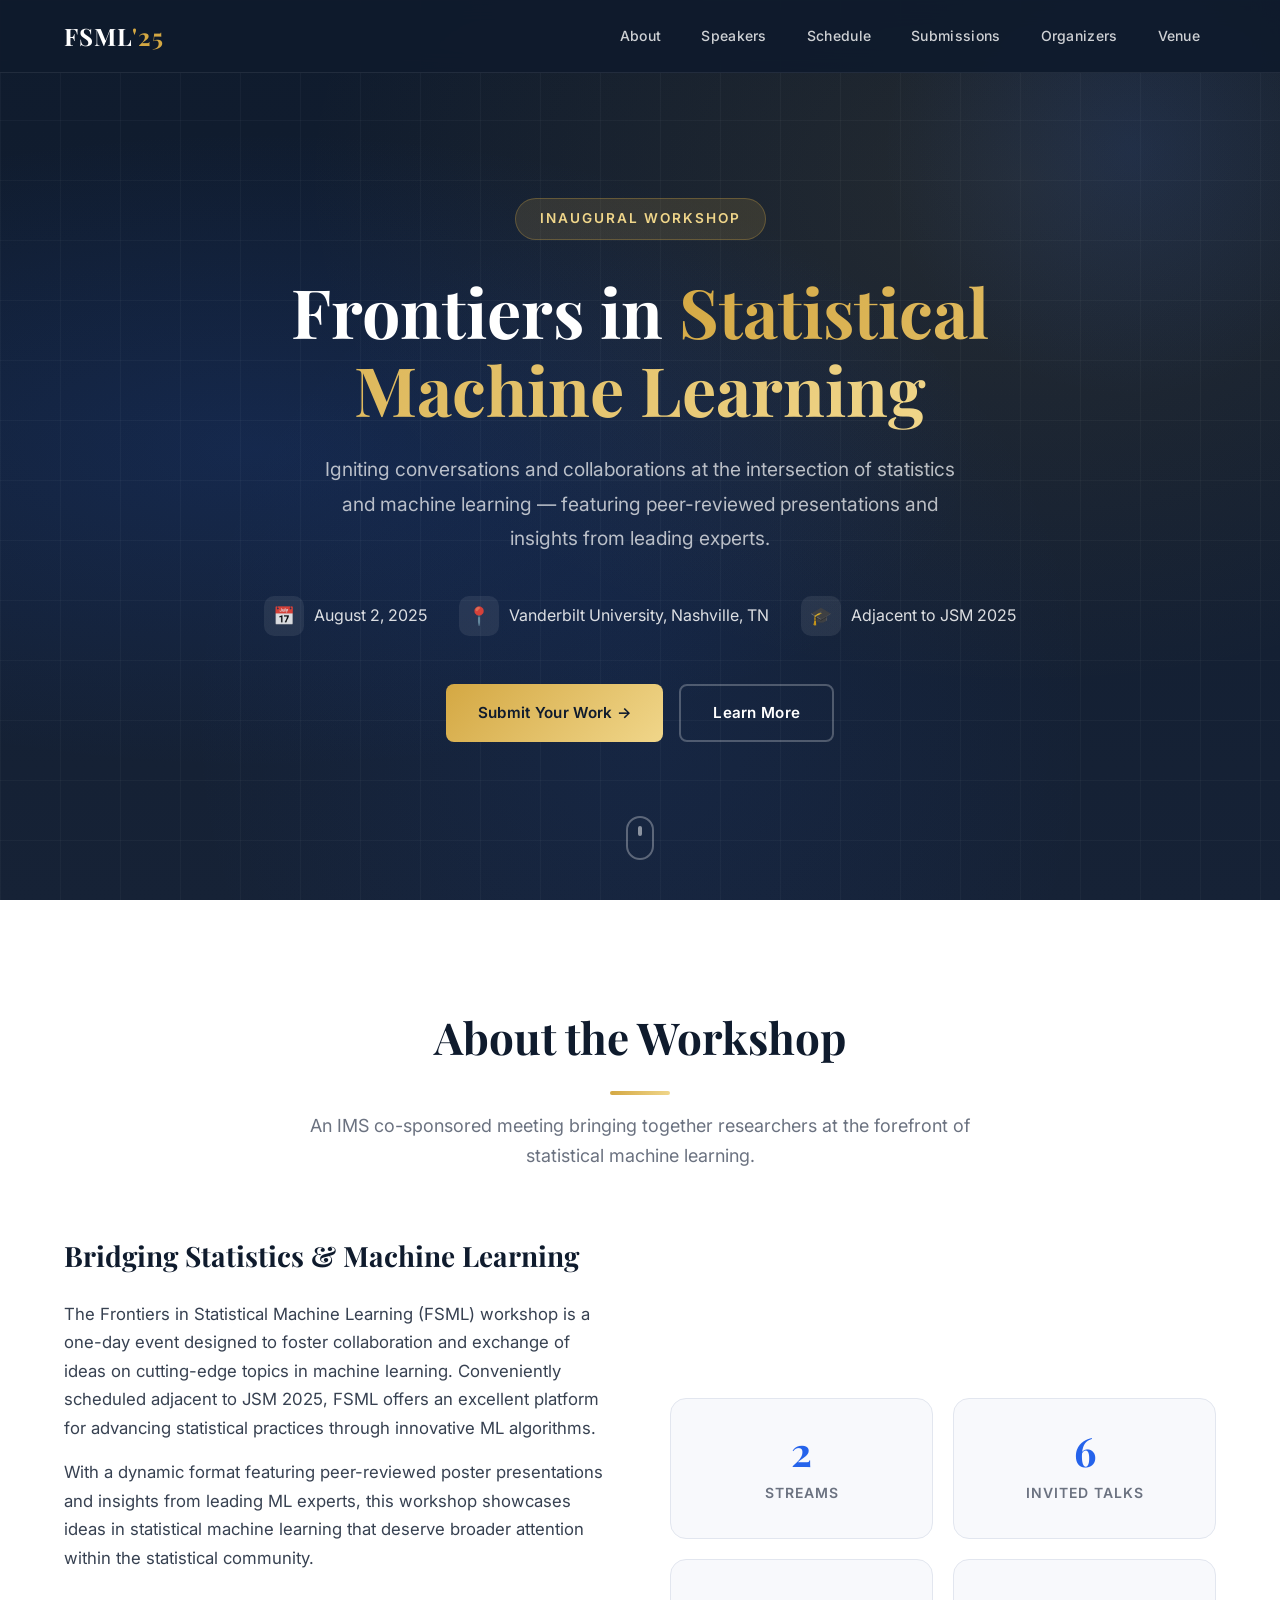
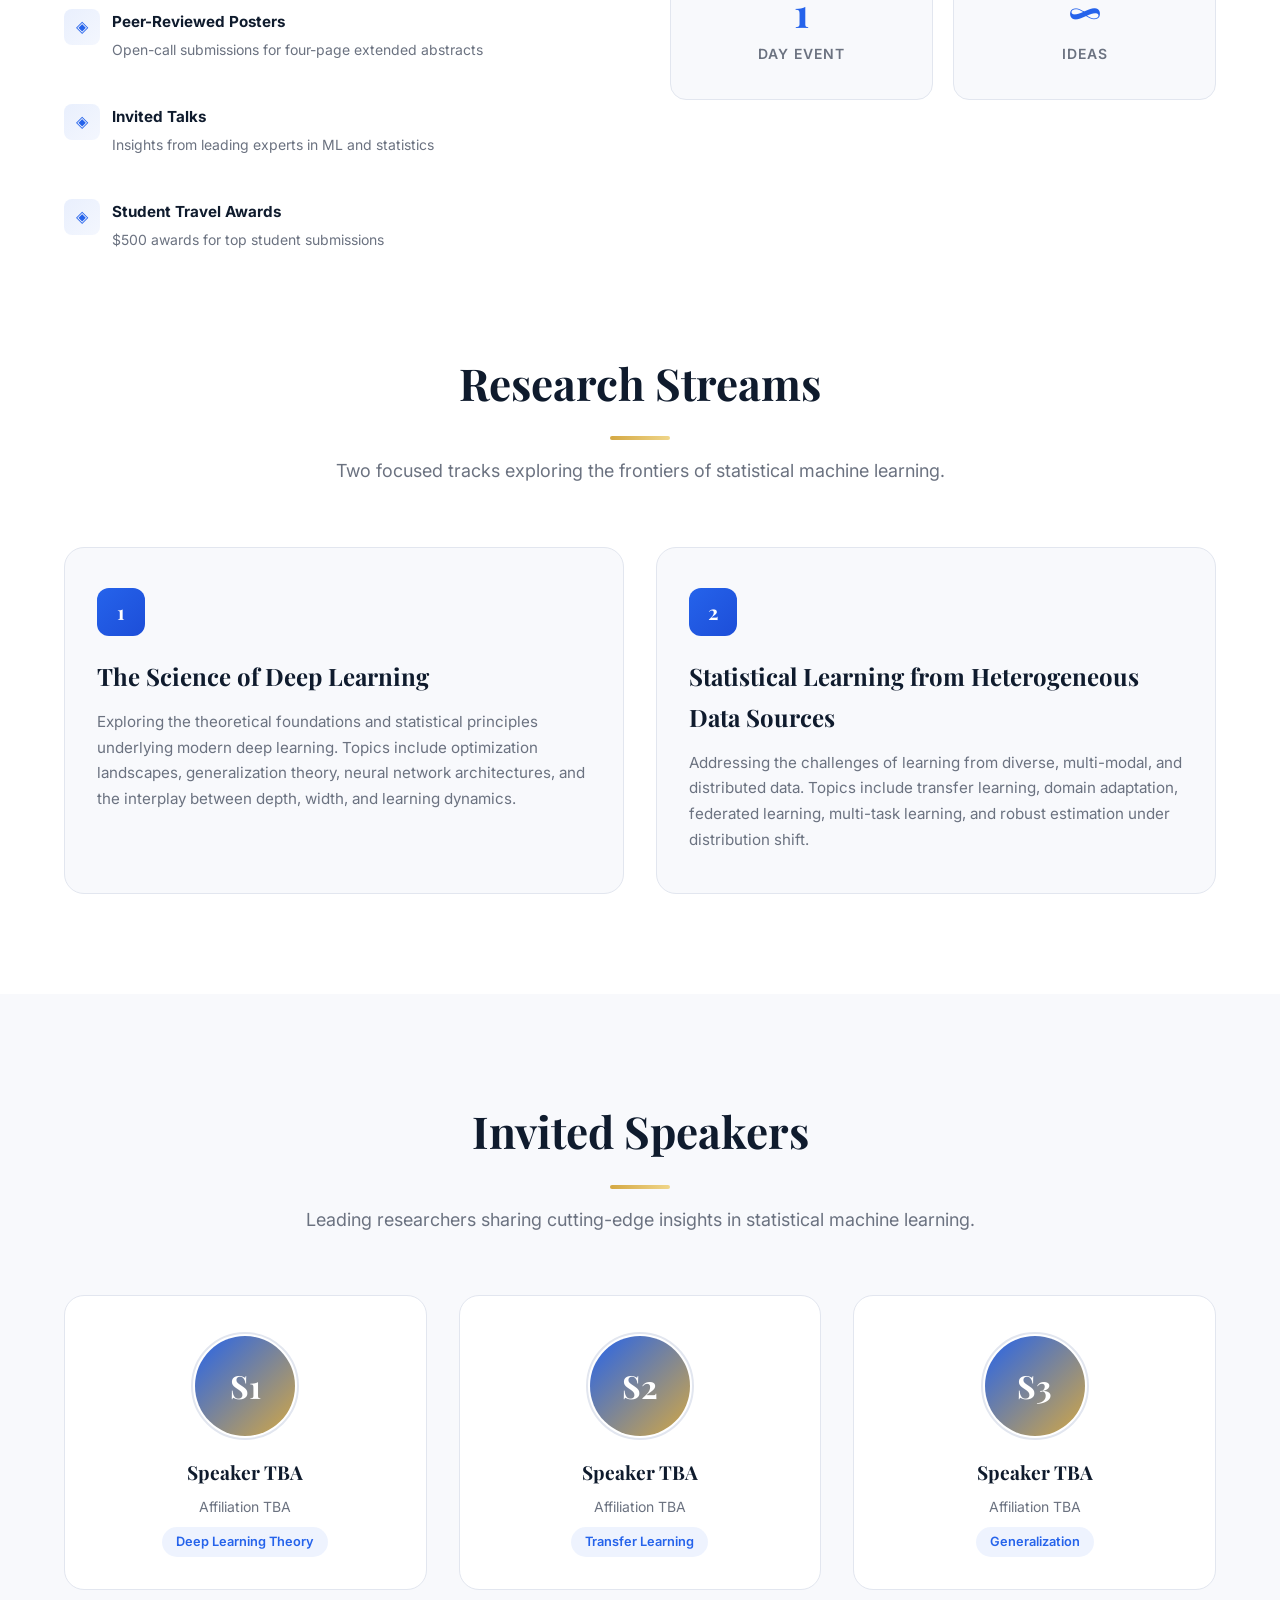
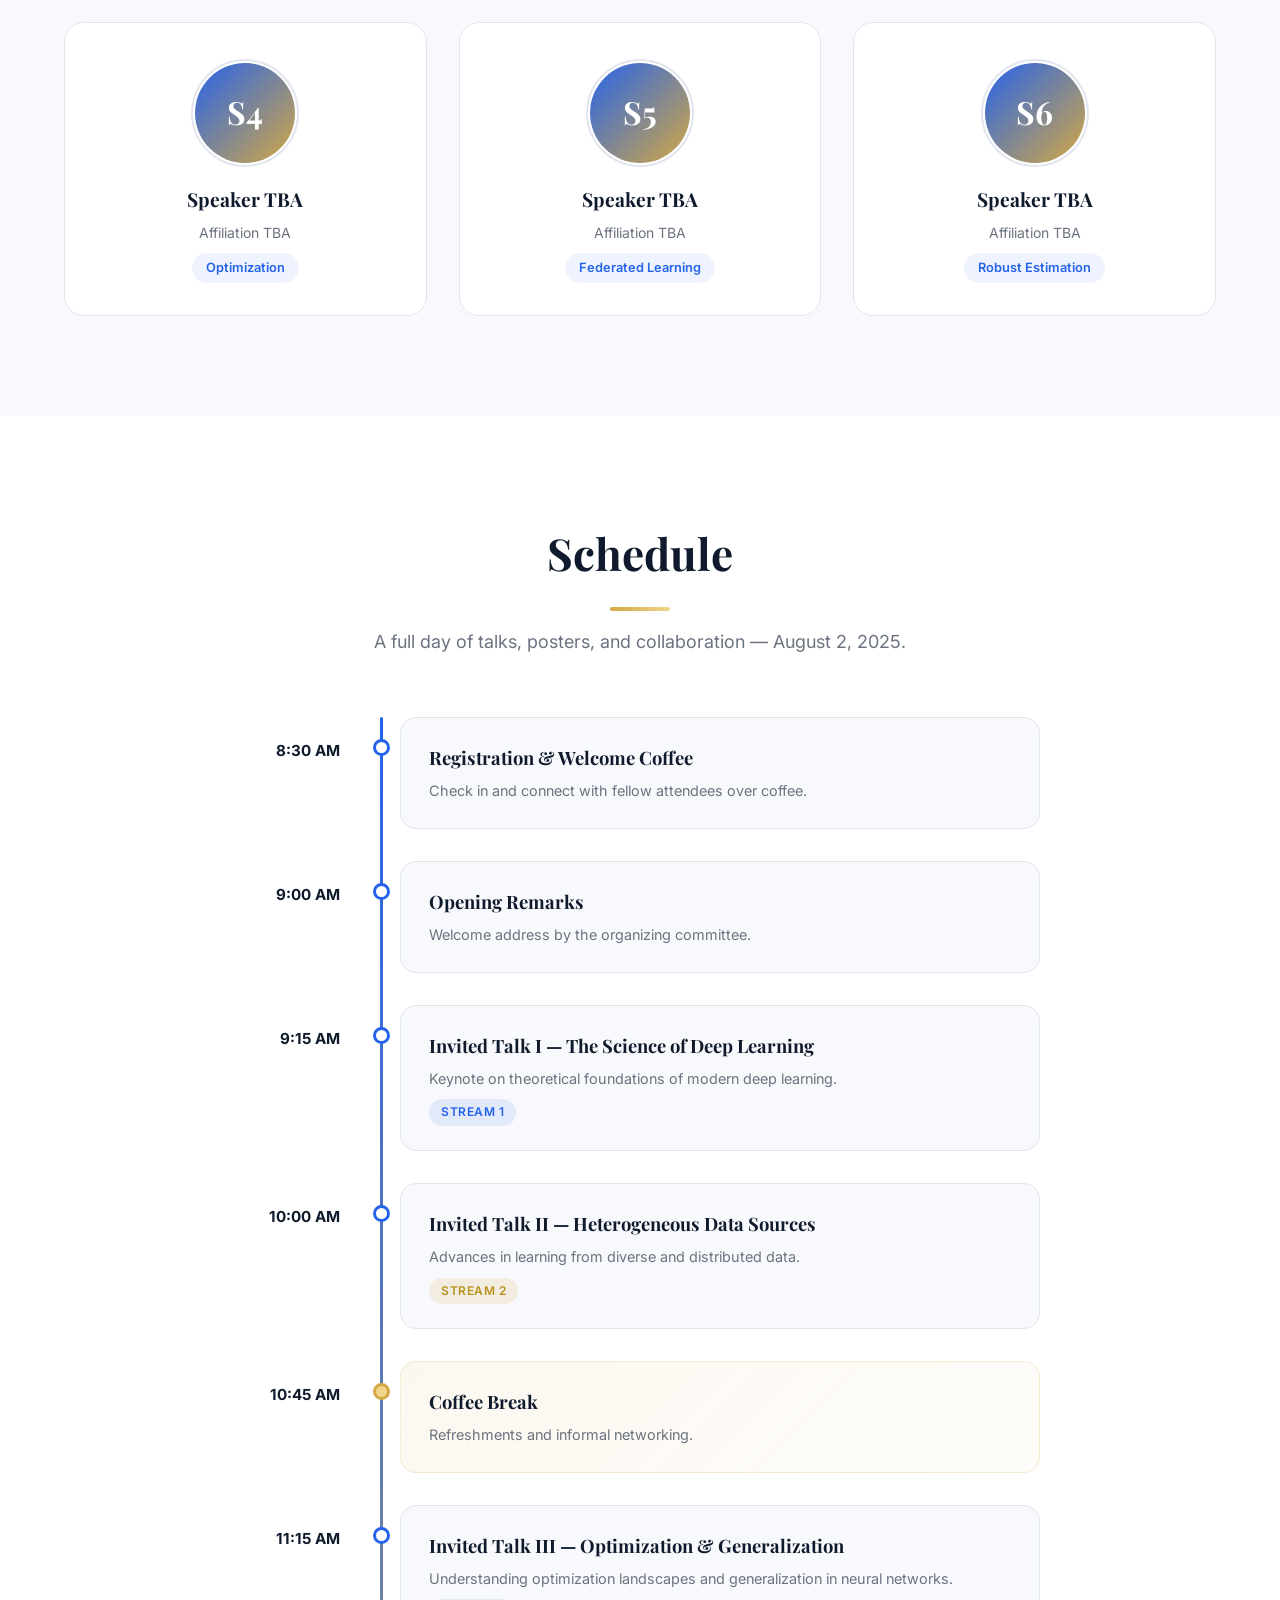
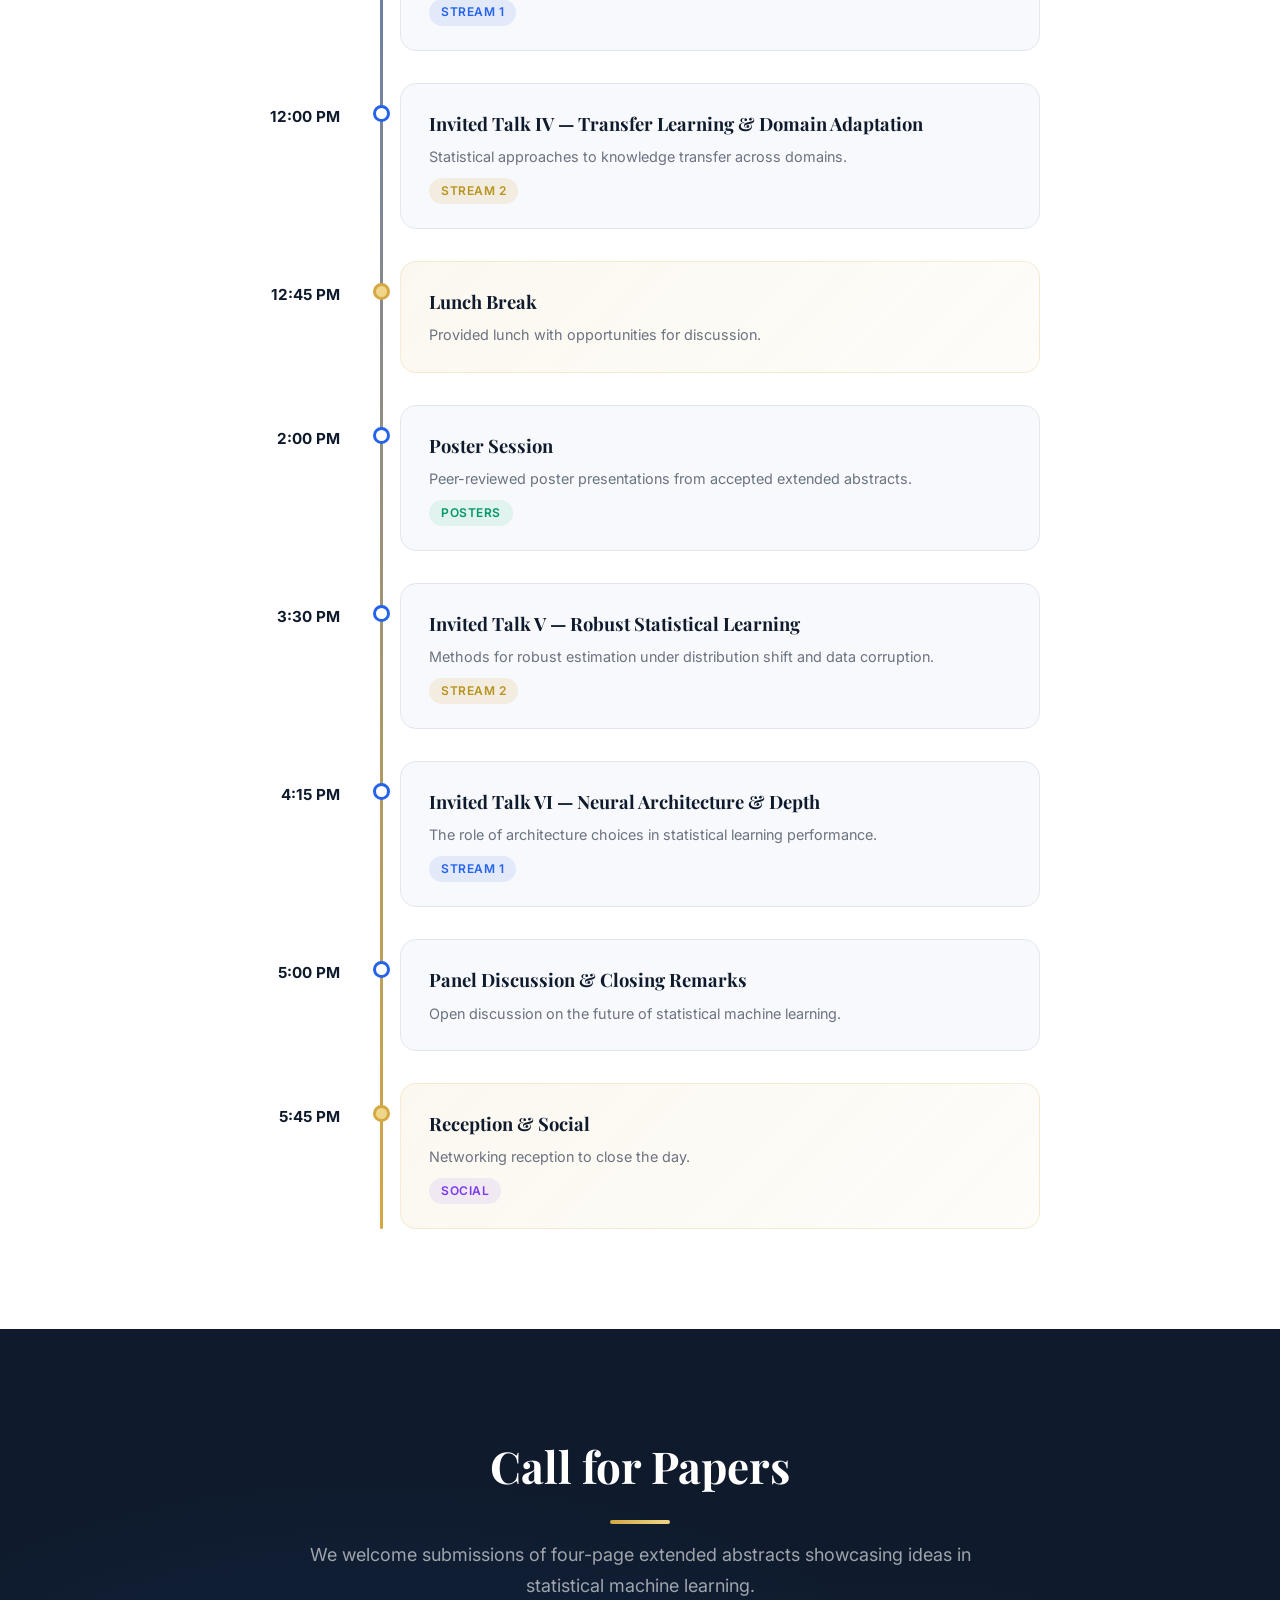
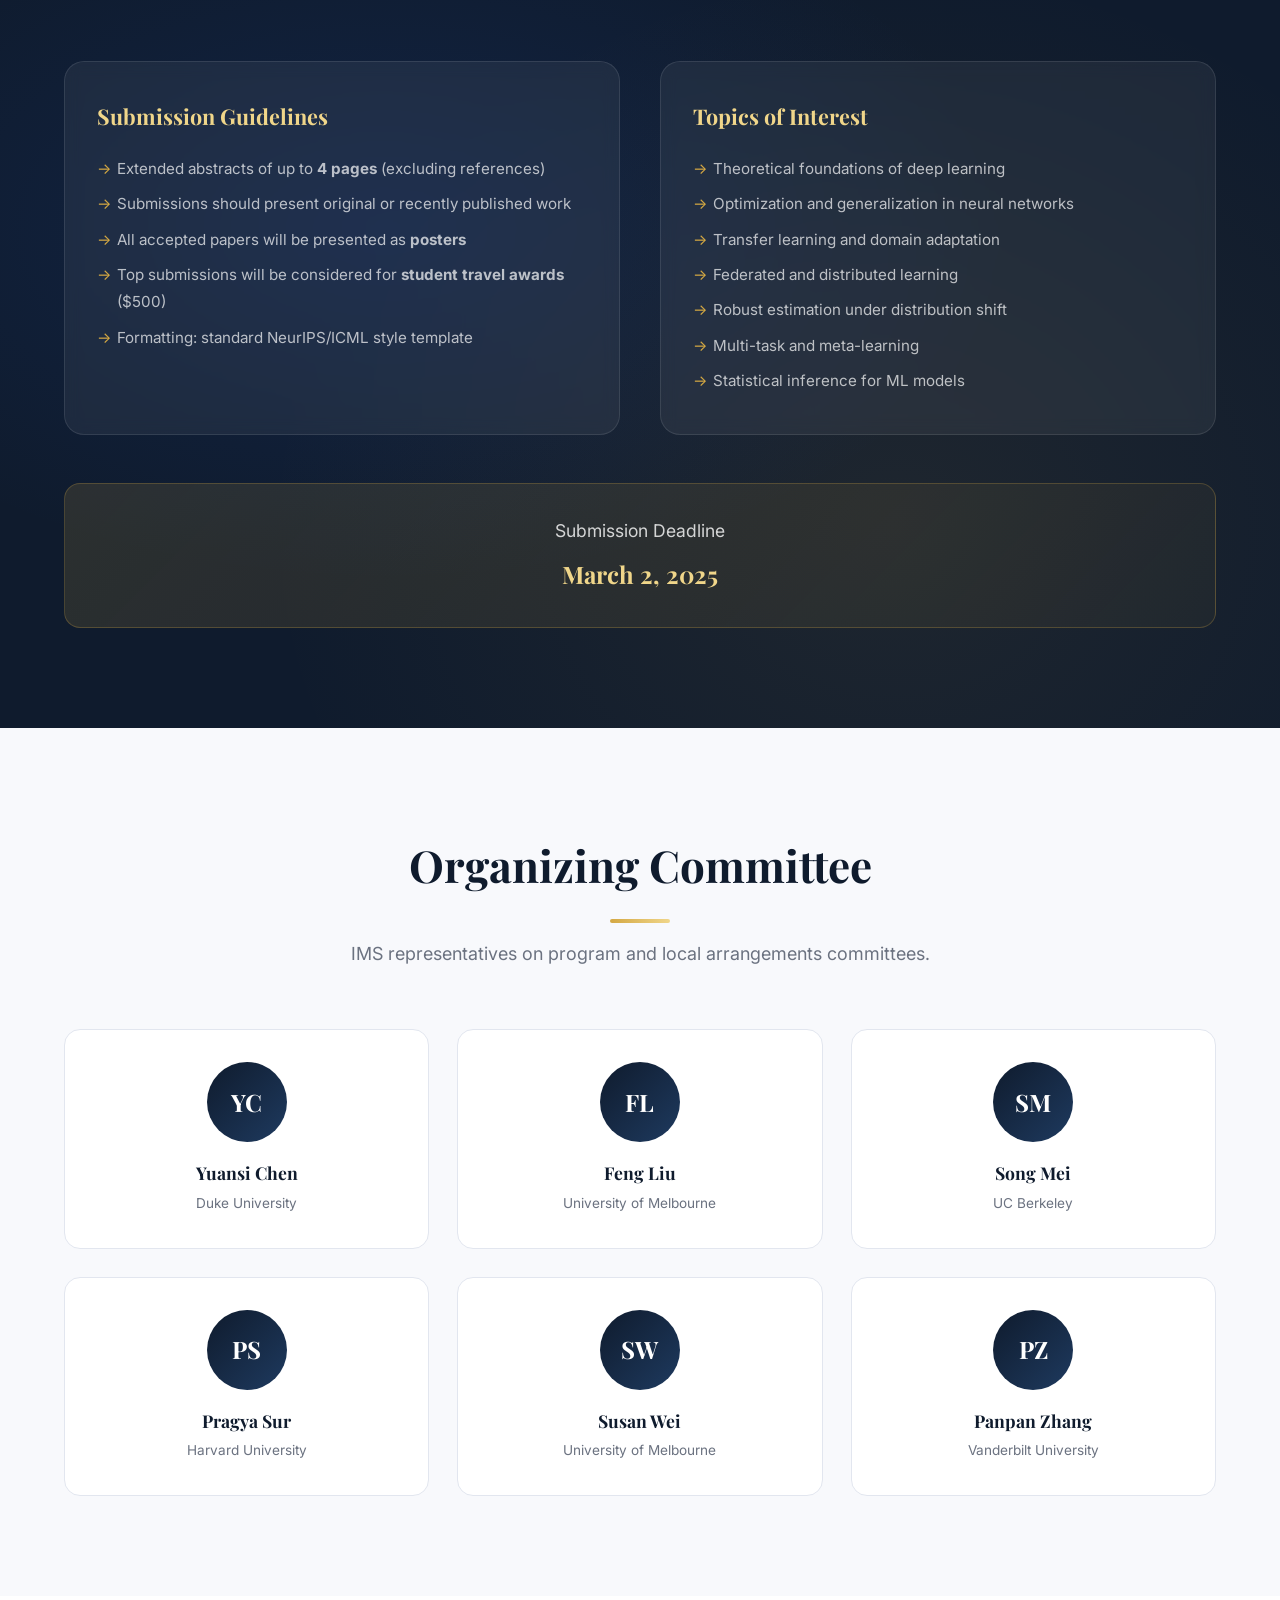
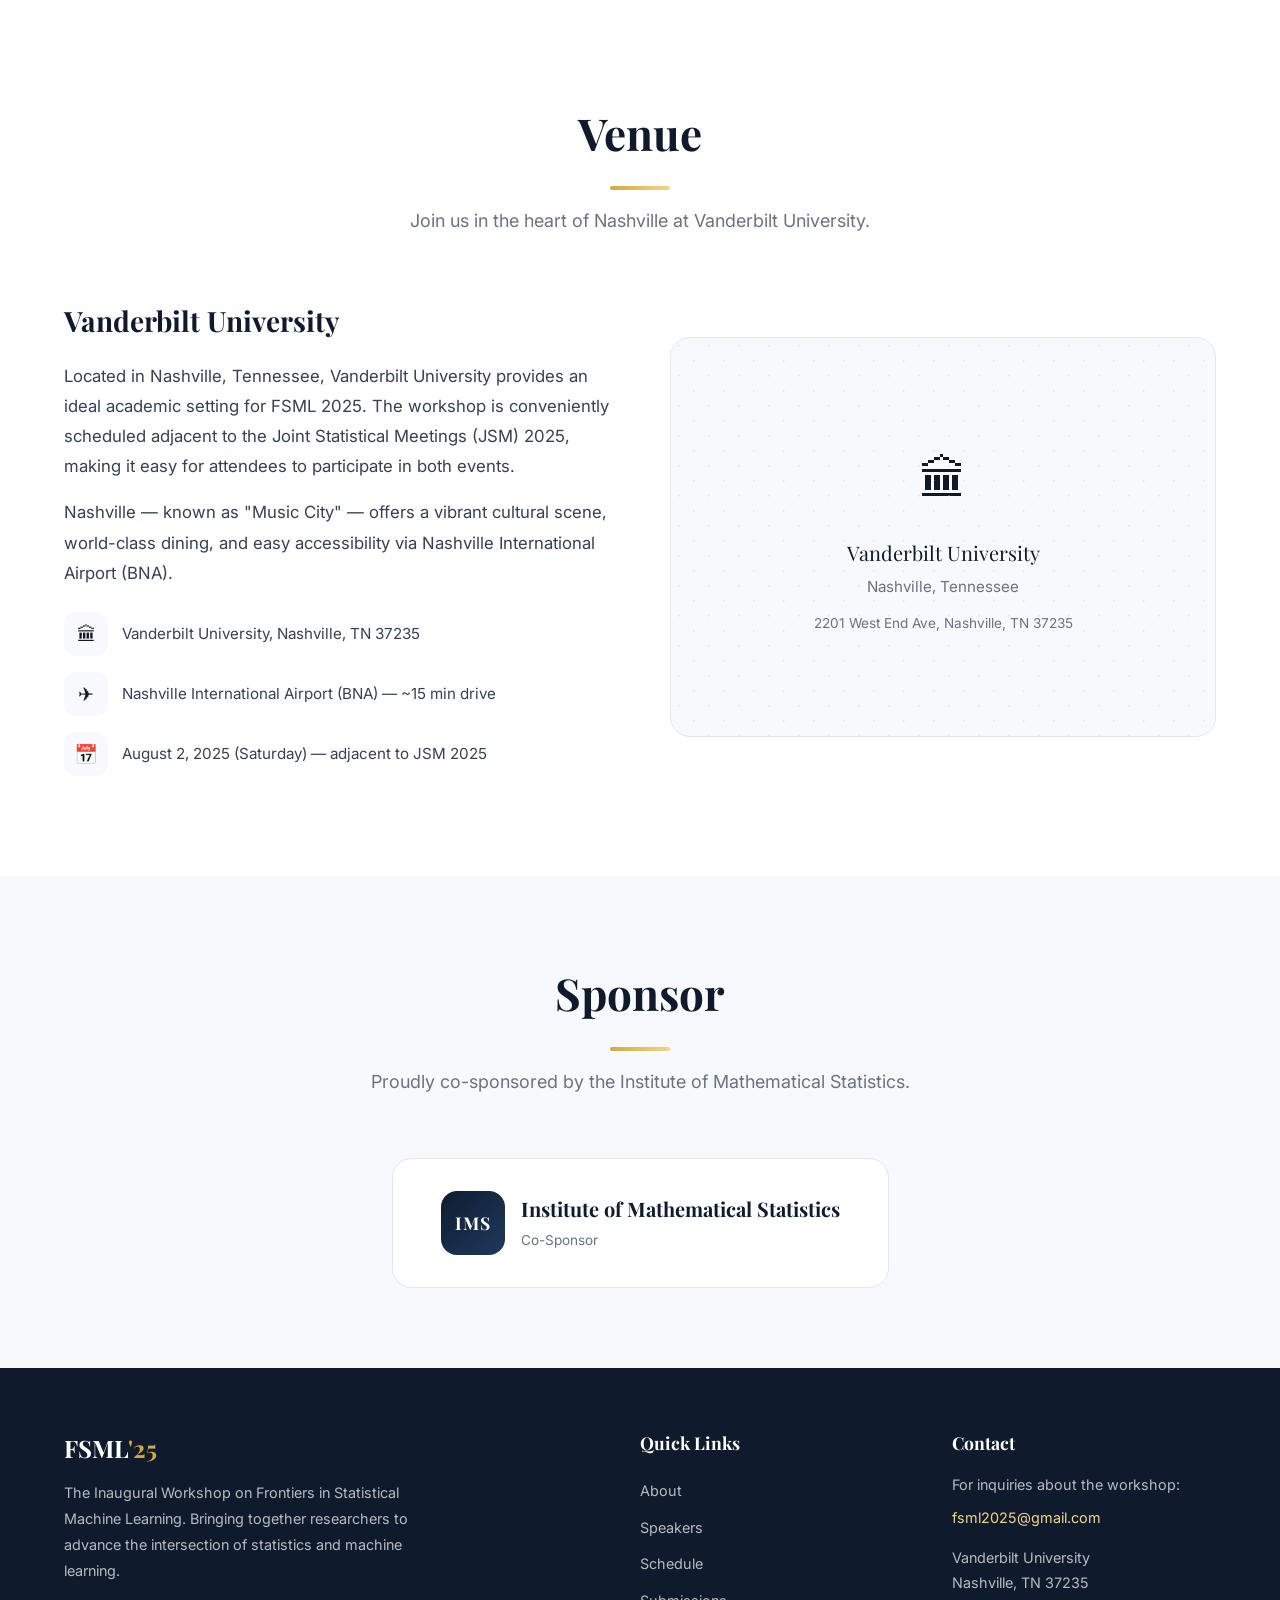
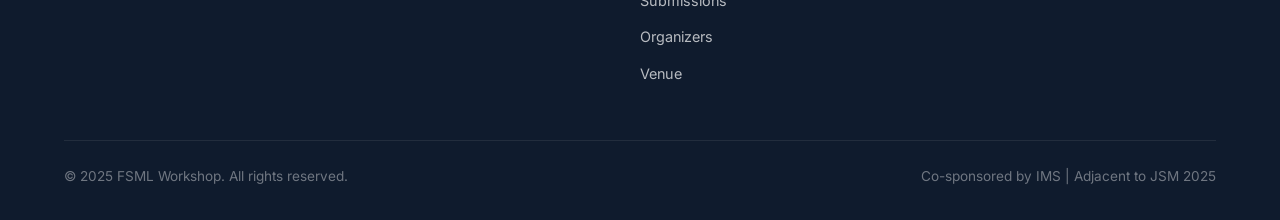
==== index.html @ f64e321d "Build FSML 2025 workshop website with HTML and CSS Full single-page website for the Frontiers in Sta" ====
<!DOCTYPE html>
<html lang="en">
<head>
  <meta charset="UTF-8">
  <meta name="viewport" content="width=device-width, initial-scale=1.0">
  <title>FSML 2025 — Frontiers in Statistical Machine Learning</title>
  <meta name="description" content="The Inaugural Workshop on Frontiers in Statistical Machine Learning (FSML) — August 2, 2025, Vanderbilt University, Nashville, TN. Co-sponsored by IMS.">
  <link rel="preconnect" href="https://fonts.googleapis.com">
  <link rel="preconnect" href="https://fonts.gstatic.com" crossorigin>
  <link href="https://fonts.googleapis.com/css2?family=Inter:wght@400;500;600;700&family=Playfair+Display:wght@500;600;700&display=swap" rel="stylesheet">
  <link rel="stylesheet" href="styles.css">
</head>
<body>

  <!-- ===== Navigation ===== -->
  <nav class="navbar" id="navbar">
    <div class="container">
      <a href="#" class="nav-logo">FSML<span>'25</span></a>
      <div class="nav-links" id="navLinks">
        <a href="#about">About</a>
        <a href="#speakers">Speakers</a>
        <a href="#schedule">Schedule</a>
        <a href="#cfp">Submissions</a>
        <a href="#organizers">Organizers</a>
        <a href="#venue">Venue</a>
      </div>
      <div class="nav-toggle" id="navToggle" onclick="document.getElementById('navLinks').classList.toggle('active')">
        <span></span>
        <span></span>
        <span></span>
      </div>
    </div>
  </nav>

  <!-- ===== Hero Section ===== -->
  <section class="hero" id="home">
    <div class="hero-bg"></div>
    <div class="hero-content">
      <div class="hero-badge">Inaugural Workshop</div>
      <h1>Frontiers in <span>Statistical Machine Learning</span></h1>
      <p class="hero-description">
        Igniting conversations and collaborations at the intersection of statistics and machine learning — featuring peer-reviewed presentations and insights from leading experts.
      </p>
      <div class="hero-meta">
        <div class="hero-meta-item">
          <div class="icon">&#128197;</div>
          <span>August 2, 2025</span>
        </div>
        <div class="hero-meta-item">
          <div class="icon">&#128205;</div>
          <span>Vanderbilt University, Nashville, TN</span>
        </div>
        <div class="hero-meta-item">
          <div class="icon">&#127891;</div>
          <span>Adjacent to JSM 2025</span>
        </div>
      </div>
      <div class="hero-buttons">
        <a href="#cfp" class="btn btn-primary">Submit Your Work &#8594;</a>
        <a href="#about" class="btn btn-outline">Learn More</a>
      </div>
    </div>
    <div class="hero-scroll">
      <span></span>
    </div>
  </section>

  <!-- ===== About Section ===== -->
  <section class="about" id="about">
    <div class="container">
      <h2 class="section-title">About the Workshop</h2>
      <p class="section-subtitle">
        An IMS co-sponsored meeting bringing together researchers at the forefront of statistical machine learning.
      </p>

      <div class="about-content">
        <div class="about-text">
          <h3>Bridging Statistics &amp; Machine Learning</h3>
          <p>
            The Frontiers in Statistical Machine Learning (FSML) workshop is a one-day event designed to foster collaboration and exchange of ideas on cutting-edge topics in machine learning. Conveniently scheduled adjacent to JSM 2025, FSML offers an excellent platform for advancing statistical practices through innovative ML algorithms.
          </p>
          <p>
            With a dynamic format featuring peer-reviewed poster presentations and insights from leading ML experts, this workshop showcases ideas in statistical machine learning that deserve broader attention within the statistical community.
          </p>
          <div class="about-highlights">
            <div class="highlight-item">
              <div class="highlight-icon">&#9672;</div>
              <div>
                <strong>Peer-Reviewed Posters</strong>
                <span>Open-call submissions for four-page extended abstracts</span>
              </div>
            </div>
            <div class="highlight-item">
              <div class="highlight-icon">&#9672;</div>
              <div>
                <strong>Invited Talks</strong>
                <span>Insights from leading experts in ML and statistics</span>
              </div>
            </div>
            <div class="highlight-item">
              <div class="highlight-icon">&#9672;</div>
              <div>
                <strong>Student Travel Awards</strong>
                <span>$500 awards for top student submissions</span>
              </div>
            </div>
          </div>
        </div>
        <div class="about-visual">
          <div class="about-stats">
            <div class="stat-card">
              <span class="number">2</span>
              <span class="label">Streams</span>
            </div>
            <div class="stat-card">
              <span class="number">6</span>
              <span class="label">Invited Talks</span>
            </div>
            <div class="stat-card">
              <span class="number">1</span>
              <span class="label">Day Event</span>
            </div>
            <div class="stat-card">
              <span class="number">&#8734;</span>
              <span class="label">Ideas</span>
            </div>
          </div>
        </div>
      </div>

      <!-- Research Streams -->
      <h2 class="section-title">Research Streams</h2>
      <p class="section-subtitle">Two focused tracks exploring the frontiers of statistical machine learning.</p>
      <div class="streams">
        <div class="stream-card">
          <div class="stream-number">1</div>
          <h3>The Science of Deep Learning</h3>
          <p>
            Exploring the theoretical foundations and statistical principles underlying modern deep learning. Topics include optimization landscapes, generalization theory, neural network architectures, and the interplay between depth, width, and learning dynamics.
          </p>
        </div>
        <div class="stream-card">
          <div class="stream-number">2</div>
          <h3>Statistical Learning from Heterogeneous Data Sources</h3>
          <p>
            Addressing the challenges of learning from diverse, multi-modal, and distributed data. Topics include transfer learning, domain adaptation, federated learning, multi-task learning, and robust estimation under distribution shift.
          </p>
        </div>
      </div>
    </div>
  </section>

  <!-- ===== Speakers Section ===== -->
  <section class="speakers" id="speakers">
    <div class="container">
      <h2 class="section-title">Invited Speakers</h2>
      <p class="section-subtitle">
        Leading researchers sharing cutting-edge insights in statistical machine learning.
      </p>
      <div class="speakers-grid">
        <div class="speaker-card">
          <div class="speaker-avatar">S1</div>
          <h3>Speaker TBA</h3>
          <p class="speaker-affiliation">Affiliation TBA</p>
          <span class="speaker-topic">Deep Learning Theory</span>
        </div>
        <div class="speaker-card">
          <div class="speaker-avatar">S2</div>
          <h3>Speaker TBA</h3>
          <p class="speaker-affiliation">Affiliation TBA</p>
          <span class="speaker-topic">Transfer Learning</span>
        </div>
        <div class="speaker-card">
          <div class="speaker-avatar">S3</div>
          <h3>Speaker TBA</h3>
          <p class="speaker-affiliation">Affiliation TBA</p>
          <span class="speaker-topic">Generalization</span>
        </div>
        <div class="speaker-card">
          <div class="speaker-avatar">S4</div>
          <h3>Speaker TBA</h3>
          <p class="speaker-affiliation">Affiliation TBA</p>
          <span class="speaker-topic">Optimization</span>
        </div>
        <div class="speaker-card">
          <div class="speaker-avatar">S5</div>
          <h3>Speaker TBA</h3>
          <p class="speaker-affiliation">Affiliation TBA</p>
          <span class="speaker-topic">Federated Learning</span>
        </div>
        <div class="speaker-card">
          <div class="speaker-avatar">S6</div>
          <h3>Speaker TBA</h3>
          <p class="speaker-affiliation">Affiliation TBA</p>
          <span class="speaker-topic">Robust Estimation</span>
        </div>
      </div>
    </div>
  </section>

  <!-- ===== Schedule Section ===== -->
  <section class="schedule" id="schedule">
    <div class="container">
      <h2 class="section-title">Schedule</h2>
      <p class="section-subtitle">
        A full day of talks, posters, and collaboration — August 2, 2025.
      </p>
      <div class="timeline">

        <div class="timeline-item">
          <div class="timeline-time"><span>8:30 AM</span></div>
          <div class="timeline-dot"></div>
          <div class="timeline-content">
            <h4>Registration &amp; Welcome Coffee</h4>
            <p>Check in and connect with fellow attendees over coffee.</p>
          </div>
        </div>

        <div class="timeline-item">
          <div class="timeline-time"><span>9:00 AM</span></div>
          <div class="timeline-dot"></div>
          <div class="timeline-content">
            <h4>Opening Remarks</h4>
            <p>Welcome address by the organizing committee.</p>
          </div>
        </div>

        <div class="timeline-item">
          <div class="timeline-time"><span>9:15 AM</span></div>
          <div class="timeline-dot"></div>
          <div class="timeline-content">
            <h4>Invited Talk I — The Science of Deep Learning</h4>
            <p>Keynote on theoretical foundations of modern deep learning.</p>
            <span class="tag tag-stream1">Stream 1</span>
          </div>
        </div>

        <div class="timeline-item">
          <div class="timeline-time"><span>10:00 AM</span></div>
          <div class="timeline-dot"></div>
          <div class="timeline-content">
            <h4>Invited Talk II — Heterogeneous Data Sources</h4>
            <p>Advances in learning from diverse and distributed data.</p>
            <span class="tag tag-stream2">Stream 2</span>
          </div>
        </div>

        <div class="timeline-item break">
          <div class="timeline-time"><span>10:45 AM</span></div>
          <div class="timeline-dot"></div>
          <div class="timeline-content">
            <h4>Coffee Break</h4>
            <p>Refreshments and informal networking.</p>
          </div>
        </div>

        <div class="timeline-item">
          <div class="timeline-time"><span>11:15 AM</span></div>
          <div class="timeline-dot"></div>
          <div class="timeline-content">
            <h4>Invited Talk III — Optimization &amp; Generalization</h4>
            <p>Understanding optimization landscapes and generalization in neural networks.</p>
            <span class="tag tag-stream1">Stream 1</span>
          </div>
        </div>

        <div class="timeline-item">
          <div class="timeline-time"><span>12:00 PM</span></div>
          <div class="timeline-dot"></div>
          <div class="timeline-content">
            <h4>Invited Talk IV — Transfer Learning &amp; Domain Adaptation</h4>
            <p>Statistical approaches to knowledge transfer across domains.</p>
            <span class="tag tag-stream2">Stream 2</span>
          </div>
        </div>

        <div class="timeline-item break">
          <div class="timeline-time"><span>12:45 PM</span></div>
          <div class="timeline-dot"></div>
          <div class="timeline-content">
            <h4>Lunch Break</h4>
            <p>Provided lunch with opportunities for discussion.</p>
          </div>
        </div>

        <div class="timeline-item">
          <div class="timeline-time"><span>2:00 PM</span></div>
          <div class="timeline-dot"></div>
          <div class="timeline-content">
            <h4>Poster Session</h4>
            <p>Peer-reviewed poster presentations from accepted extended abstracts.</p>
            <span class="tag tag-poster">Posters</span>
          </div>
        </div>

        <div class="timeline-item">
          <div class="timeline-time"><span>3:30 PM</span></div>
          <div class="timeline-dot"></div>
          <div class="timeline-content">
            <h4>Invited Talk V — Robust Statistical Learning</h4>
            <p>Methods for robust estimation under distribution shift and data corruption.</p>
            <span class="tag tag-stream2">Stream 2</span>
          </div>
        </div>

        <div class="timeline-item">
          <div class="timeline-time"><span>4:15 PM</span></div>
          <div class="timeline-dot"></div>
          <div class="timeline-content">
            <h4>Invited Talk VI — Neural Architecture &amp; Depth</h4>
            <p>The role of architecture choices in statistical learning performance.</p>
            <span class="tag tag-stream1">Stream 1</span>
          </div>
        </div>

        <div class="timeline-item">
          <div class="timeline-time"><span>5:00 PM</span></div>
          <div class="timeline-dot"></div>
          <div class="timeline-content">
            <h4>Panel Discussion &amp; Closing Remarks</h4>
            <p>Open discussion on the future of statistical machine learning.</p>
          </div>
        </div>

        <div class="timeline-item break">
          <div class="timeline-time"><span>5:45 PM</span></div>
          <div class="timeline-dot"></div>
          <div class="timeline-content">
            <h4>Reception &amp; Social</h4>
            <p>Networking reception to close the day.</p>
            <span class="tag tag-social">Social</span>
          </div>
        </div>

      </div>
    </div>
  </section>

  <!-- ===== Call for Papers Section ===== -->
  <section class="cfp" id="cfp">
    <div class="cfp-content container">
      <h2 class="section-title">Call for Papers</h2>
      <p class="section-subtitle">
        We welcome submissions of four-page extended abstracts showcasing ideas in statistical machine learning.
      </p>

      <div class="cfp-grid">
        <div class="cfp-card">
          <h3>Submission Guidelines</h3>
          <ul>
            <li>Extended abstracts of up to <strong>4 pages</strong> (excluding references)</li>
            <li>Submissions should present original or recently published work</li>
            <li>All accepted papers will be presented as <strong>posters</strong></li>
            <li>Top submissions will be considered for <strong>student travel awards</strong> ($500)</li>
            <li>Formatting: standard NeurIPS/ICML style template</li>
          </ul>
        </div>
        <div class="cfp-card">
          <h3>Topics of Interest</h3>
          <ul>
            <li>Theoretical foundations of deep learning</li>
            <li>Optimization and generalization in neural networks</li>
            <li>Transfer learning and domain adaptation</li>
            <li>Federated and distributed learning</li>
            <li>Robust estimation under distribution shift</li>
            <li>Multi-task and meta-learning</li>
            <li>Statistical inference for ML models</li>
          </ul>
        </div>
      </div>

      <div class="deadline-banner">
        <p>Submission Deadline</p>
        <strong>March 2, 2025</strong>
      </div>
    </div>
  </section>

  <!-- ===== Organizers Section ===== -->
  <section class="organizers" id="organizers">
    <div class="container">
      <h2 class="section-title">Organizing Committee</h2>
      <p class="section-subtitle">
        IMS representatives on program and local arrangements committees.
      </p>
      <div class="organizers-grid">
        <div class="organizer-card">
          <div class="organizer-avatar">YC</div>
          <h3>Yuansi Chen</h3>
          <p>Duke University</p>
        </div>
        <div class="organizer-card">
          <div class="organizer-avatar">FL</div>
          <h3>Feng Liu</h3>
          <p>University of Melbourne</p>
        </div>
        <div class="organizer-card">
          <div class="organizer-avatar">SM</div>
          <h3>Song Mei</h3>
          <p>UC Berkeley</p>
        </div>
        <div class="organizer-card">
          <div class="organizer-avatar">PS</div>
          <h3>Pragya Sur</h3>
          <p>Harvard University</p>
        </div>
        <div class="organizer-card">
          <div class="organizer-avatar">SW</div>
          <h3>Susan Wei</h3>
          <p>University of Melbourne</p>
        </div>
        <div class="organizer-card">
          <div class="organizer-avatar">PZ</div>
          <h3>Panpan Zhang</h3>
          <p>Vanderbilt University</p>
        </div>
      </div>
    </div>
  </section>

  <!-- ===== Venue Section ===== -->
  <section class="venue" id="venue">
    <div class="container">
      <h2 class="section-title">Venue</h2>
      <p class="section-subtitle">
        Join us in the heart of Nashville at Vanderbilt University.
      </p>
      <div class="venue-content">
        <div class="venue-info">
          <h3>Vanderbilt University</h3>
          <p>
            Located in Nashville, Tennessee, Vanderbilt University provides an ideal academic setting for FSML 2025. The workshop is conveniently scheduled adjacent to the Joint Statistical Meetings (JSM) 2025, making it easy for attendees to participate in both events.
          </p>
          <p>
            Nashville — known as "Music City" — offers a vibrant cultural scene, world-class dining, and easy accessibility via Nashville International Airport (BNA).
          </p>
          <div class="venue-details">
            <div class="venue-detail-item">
              <div class="icon">&#127963;</div>
              <span>Vanderbilt University, Nashville, TN 37235</span>
            </div>
            <div class="venue-detail-item">
              <div class="icon">&#9992;</div>
              <span>Nashville International Airport (BNA) — ~15 min drive</span>
            </div>
            <div class="venue-detail-item">
              <div class="icon">&#128197;</div>
              <span>August 2, 2025 (Saturday) — adjacent to JSM 2025</span>
            </div>
          </div>
        </div>
        <div class="venue-map">
          <div class="venue-map-placeholder">
            <span class="map-icon">&#127963;</span>
            <span class="venue-name">Vanderbilt University</span>
            <p>Nashville, Tennessee</p>
            <p style="margin-top: 12px; font-size: 0.85rem;">2201 West End Ave, Nashville, TN 37235</p>
          </div>
        </div>
      </div>
    </div>
  </section>

  <!-- ===== Sponsors Section ===== -->
  <section class="sponsors" id="sponsors">
    <div class="container">
      <h2 class="section-title">Sponsor</h2>
      <p class="section-subtitle">Proudly co-sponsored by the Institute of Mathematical Statistics.</p>
      <div class="sponsors-content">
        <div class="sponsor-logo">
          <div class="ims-mark">IMS</div>
          <div class="sponsor-text">
            <strong>Institute of Mathematical Statistics</strong>
            <span>Co-Sponsor</span>
          </div>
        </div>
      </div>
    </div>
  </section>

  <!-- ===== Footer ===== -->
  <footer class="footer">
    <div class="container">
      <div class="footer-content">
        <div class="footer-brand">
          <h3>FSML<span>'25</span></h3>
          <p>
            The Inaugural Workshop on Frontiers in Statistical Machine Learning. Bringing together researchers to advance the intersection of statistics and machine learning.
          </p>
        </div>
        <div class="footer-links">
          <h4>Quick Links</h4>
          <a href="#about">About</a>
          <a href="#speakers">Speakers</a>
          <a href="#schedule">Schedule</a>
          <a href="#cfp">Submissions</a>
          <a href="#organizers">Organizers</a>
          <a href="#venue">Venue</a>
        </div>
        <div class="footer-contact">
          <h4>Contact</h4>
          <p>For inquiries about the workshop:</p>
          <p><a href="mailto:fsml2025@gmail.com">fsml2025@gmail.com</a></p>
          <p style="margin-top: 16px;">Vanderbilt University<br>Nashville, TN 37235</p>
        </div>
      </div>
      <div class="footer-bottom">
        <p>&copy; 2025 FSML Workshop. All rights reserved.</p>
        <p>Co-sponsored by IMS | Adjacent to JSM 2025</p>
      </div>
    </div>
  </footer>

</body>
</html>
---- styles.css ----
/* ===== CSS Variables ===== */
:root {
  --navy: #0f1b2d;
  --navy-light: #162236;
  --blue: #1e3a5f;
  --blue-accent: #2563eb;
  --gold: #d4a843;
  --gold-light: #f0d68a;
  --white: #ffffff;
  --off-white: #f8f9fc;
  --gray-100: #f1f3f8;
  --gray-200: #e2e6ef;
  --gray-300: #c5cad6;
  --gray-500: #6b7280;
  --gray-700: #374151;
  --gray-900: #111827;
  --font-heading: 'Playfair Display', Georgia, serif;
  --font-body: 'Inter', -apple-system, BlinkMacSystemFont, sans-serif;
  --max-width: 1200px;
  --section-padding: 100px 0;
  --transition: 0.3s cubic-bezier(0.4, 0, 0.2, 1);
}

/* ===== Reset & Base ===== */
*,
*::before,
*::after {
  margin: 0;
  padding: 0;
  box-sizing: border-box;
}

html {
  scroll-behavior: smooth;
  font-size: 16px;
}

body {
  font-family: var(--font-body);
  color: var(--gray-900);
  line-height: 1.7;
  background: var(--white);
  -webkit-font-smoothing: antialiased;
}

img {
  max-width: 100%;
  display: block;
}

a {
  text-decoration: none;
  color: inherit;
}

ul {
  list-style: none;
}

.container {
  max-width: var(--max-width);
  margin: 0 auto;
  padding: 0 24px;
}

/* ===== Section Utilities ===== */
.section-title {
  font-family: var(--font-heading);
  font-size: 2.75rem;
  font-weight: 700;
  color: var(--navy);
  text-align: center;
  margin-bottom: 16px;
  position: relative;
}

.section-title::after {
  content: '';
  display: block;
  width: 60px;
  height: 4px;
  background: linear-gradient(90deg, var(--gold), var(--gold-light));
  margin: 16px auto 0;
  border-radius: 2px;
}

.section-subtitle {
  text-align: center;
  color: var(--gray-500);
  font-size: 1.125rem;
  max-width: 680px;
  margin: 0 auto 60px;
}

/* ===== Navigation ===== */
.navbar {
  position: fixed;
  top: 0;
  left: 0;
  width: 100%;
  z-index: 1000;
  background: rgba(15, 27, 45, 0.95);
  backdrop-filter: blur(12px);
  -webkit-backdrop-filter: blur(12px);
  border-bottom: 1px solid rgba(255, 255, 255, 0.08);
  transition: var(--transition);
}

.navbar .container {
  display: flex;
  align-items: center;
  justify-content: space-between;
  height: 72px;
}

.nav-logo {
  font-family: var(--font-heading);
  font-size: 1.5rem;
  font-weight: 700;
  color: var(--white);
  letter-spacing: 1px;
}

.nav-logo span {
  color: var(--gold);
}

.nav-links {
  display: flex;
  gap: 8px;
}

.nav-links a {
  color: rgba(255, 255, 255, 0.8);
  font-size: 0.875rem;
  font-weight: 500;
  padding: 8px 16px;
  border-radius: 6px;
  transition: var(--transition);
  letter-spacing: 0.3px;
}

.nav-links a:hover {
  color: var(--white);
  background: rgba(255, 255, 255, 0.1);
}

.nav-toggle {
  display: none;
  flex-direction: column;
  gap: 5px;
  cursor: pointer;
  padding: 8px;
}

.nav-toggle span {
  display: block;
  width: 24px;
  height: 2px;
  background: var(--white);
  border-radius: 2px;
  transition: var(--transition);
}

/* ===== Hero Section ===== */
.hero {
  position: relative;
  min-height: 100vh;
  display: flex;
  align-items: center;
  justify-content: center;
  overflow: hidden;
  background: var(--navy);
}

.hero-bg {
  position: absolute;
  inset: 0;
  background:
    radial-gradient(ellipse at 20% 50%, rgba(37, 99, 235, 0.15) 0%, transparent 50%),
    radial-gradient(ellipse at 80% 20%, rgba(212, 168, 67, 0.1) 0%, transparent 50%),
    radial-gradient(ellipse at 50% 80%, rgba(37, 99, 235, 0.08) 0%, transparent 50%),
    linear-gradient(180deg, var(--navy) 0%, var(--navy-light) 100%);
}

/* Animated geometric grid */
.hero-bg::before {
  content: '';
  position: absolute;
  inset: 0;
  background-image:
    linear-gradient(rgba(255, 255, 255, 0.03) 1px, transparent 1px),
    linear-gradient(90deg, rgba(255, 255, 255, 0.03) 1px, transparent 1px);
  background-size: 60px 60px;
  animation: gridMove 20s linear infinite;
}

@keyframes gridMove {
  0% { transform: translate(0, 0); }
  100% { transform: translate(60px, 60px); }
}

/* Floating orbs */
.hero-bg::after {
  content: '';
  position: absolute;
  width: 500px;
  height: 500px;
  border-radius: 50%;
  background: radial-gradient(circle, rgba(37, 99, 235, 0.12), transparent 70%);
  top: -100px;
  right: -100px;
  animation: float 8s ease-in-out infinite;
}

@keyframes float {
  0%, 100% { transform: translate(0, 0) scale(1); }
  50% { transform: translate(-30px, 30px) scale(1.05); }
}

.hero-content {
  position: relative;
  z-index: 2;
  text-align: center;
  padding: 120px 24px 80px;
  max-width: 900px;
}

.hero-badge {
  display: inline-block;
  padding: 8px 24px;
  background: rgba(212, 168, 67, 0.15);
  border: 1px solid rgba(212, 168, 67, 0.3);
  border-radius: 50px;
  color: var(--gold-light);
  font-size: 0.85rem;
  font-weight: 600;
  letter-spacing: 2px;
  text-transform: uppercase;
  margin-bottom: 32px;
  animation: fadeInUp 0.8s ease-out;
}

.hero h1 {
  font-family: var(--font-heading);
  font-size: 4.25rem;
  font-weight: 700;
  color: var(--white);
  line-height: 1.15;
  margin-bottom: 24px;
  animation: fadeInUp 0.8s ease-out 0.15s both;
}

.hero h1 span {
  background: linear-gradient(135deg, var(--gold), var(--gold-light));
  -webkit-background-clip: text;
  -webkit-text-fill-color: transparent;
  background-clip: text;
}

.hero-description {
  font-size: 1.2rem;
  color: rgba(255, 255, 255, 0.7);
  max-width: 640px;
  margin: 0 auto 40px;
  line-height: 1.8;
  animation: fadeInUp 0.8s ease-out 0.3s both;
}

.hero-meta {
  display: flex;
  flex-wrap: wrap;
  justify-content: center;
  gap: 32px;
  margin-bottom: 48px;
  animation: fadeInUp 0.8s ease-out 0.45s both;
}

.hero-meta-item {
  display: flex;
  align-items: center;
  gap: 10px;
  color: rgba(255, 255, 255, 0.85);
  font-size: 1rem;
}

.hero-meta-item .icon {
  display: flex;
  align-items: center;
  justify-content: center;
  width: 40px;
  height: 40px;
  border-radius: 10px;
  background: rgba(255, 255, 255, 0.08);
  font-size: 1.1rem;
}

.hero-buttons {
  display: flex;
  justify-content: center;
  gap: 16px;
  flex-wrap: wrap;
  animation: fadeInUp 0.8s ease-out 0.6s both;
}

.btn {
  display: inline-flex;
  align-items: center;
  gap: 8px;
  padding: 14px 32px;
  font-family: var(--font-body);
  font-size: 0.95rem;
  font-weight: 600;
  border-radius: 8px;
  transition: var(--transition);
  cursor: pointer;
  border: none;
  letter-spacing: 0.3px;
}

.btn-primary {
  background: linear-gradient(135deg, var(--gold), var(--gold-light));
  color: var(--navy);
}

.btn-primary:hover {
  transform: translateY(-2px);
  box-shadow: 0 8px 30px rgba(212, 168, 67, 0.35);
}

.btn-outline {
  background: transparent;
  color: var(--white);
  border: 2px solid rgba(255, 255, 255, 0.25);
}

.btn-outline:hover {
  border-color: var(--white);
  background: rgba(255, 255, 255, 0.08);
  transform: translateY(-2px);
}

.hero-scroll {
  position: absolute;
  bottom: 40px;
  left: 50%;
  transform: translateX(-50%);
  z-index: 2;
  animation: bounce 2s infinite;
}

.hero-scroll span {
  display: block;
  width: 28px;
  height: 44px;
  border: 2px solid rgba(255, 255, 255, 0.3);
  border-radius: 14px;
  position: relative;
}

.hero-scroll span::after {
  content: '';
  position: absolute;
  top: 8px;
  left: 50%;
  transform: translateX(-50%);
  width: 4px;
  height: 10px;
  background: rgba(255, 255, 255, 0.5);
  border-radius: 2px;
  animation: scrollDot 2s infinite;
}

@keyframes bounce {
  0%, 100% { transform: translateX(-50%) translateY(0); }
  50% { transform: translateX(-50%) translateY(8px); }
}

@keyframes scrollDot {
  0% { opacity: 1; top: 8px; }
  100% { opacity: 0; top: 22px; }
}

@keyframes fadeInUp {
  from {
    opacity: 0;
    transform: translateY(30px);
  }
  to {
    opacity: 1;
    transform: translateY(0);
  }
}

/* ===== About Section ===== */
.about {
  padding: var(--section-padding);
  background: var(--white);
}

.about-content {
  display: grid;
  grid-template-columns: 1fr 1fr;
  gap: 60px;
  align-items: center;
  margin-bottom: 80px;
}

.about-text h3 {
  font-family: var(--font-heading);
  font-size: 1.75rem;
  color: var(--navy);
  margin-bottom: 20px;
}

.about-text p {
  color: var(--gray-700);
  margin-bottom: 16px;
  font-size: 1.05rem;
}

.about-highlights {
  display: flex;
  flex-direction: column;
  gap: 16px;
  margin-top: 24px;
}

.highlight-item {
  display: flex;
  align-items: flex-start;
  gap: 12px;
  padding: 12px 0;
}

.highlight-icon {
  flex-shrink: 0;
  width: 36px;
  height: 36px;
  border-radius: 8px;
  background: linear-gradient(135deg, rgba(37, 99, 235, 0.1), rgba(37, 99, 235, 0.05));
  display: flex;
  align-items: center;
  justify-content: center;
  color: var(--blue-accent);
  font-size: 1rem;
}

.highlight-item strong {
  display: block;
  font-size: 0.95rem;
  color: var(--navy);
  margin-bottom: 2px;
}

.highlight-item span {
  font-size: 0.875rem;
  color: var(--gray-500);
}

.about-visual {
  position: relative;
}

.about-stats {
  display: grid;
  grid-template-columns: 1fr 1fr;
  gap: 20px;
}

.stat-card {
  background: var(--off-white);
  border-radius: 16px;
  padding: 32px 24px;
  text-align: center;
  border: 1px solid var(--gray-200);
  transition: var(--transition);
}

.stat-card:hover {
  transform: translateY(-4px);
  box-shadow: 0 12px 40px rgba(0, 0, 0, 0.08);
}

.stat-card .number {
  font-family: var(--font-heading);
  font-size: 2.5rem;
  font-weight: 700;
  color: var(--blue-accent);
  display: block;
  line-height: 1;
  margin-bottom: 8px;
}

.stat-card .label {
  font-size: 0.875rem;
  color: var(--gray-500);
  text-transform: uppercase;
  letter-spacing: 1px;
  font-weight: 600;
}

/* Streams / Tracks */
.streams {
  display: grid;
  grid-template-columns: 1fr 1fr;
  gap: 32px;
  margin-top: 20px;
}

.stream-card {
  background: var(--off-white);
  border-radius: 20px;
  padding: 40px 32px;
  border: 1px solid var(--gray-200);
  transition: var(--transition);
  position: relative;
  overflow: hidden;
}

.stream-card::before {
  content: '';
  position: absolute;
  top: 0;
  left: 0;
  right: 0;
  height: 4px;
  background: linear-gradient(90deg, var(--blue-accent), var(--gold));
  transform: scaleX(0);
  transform-origin: left;
  transition: transform 0.4s ease;
}

.stream-card:hover::before {
  transform: scaleX(1);
}

.stream-card:hover {
  transform: translateY(-4px);
  box-shadow: 0 16px 48px rgba(0, 0, 0, 0.08);
}

.stream-number {
  display: inline-flex;
  align-items: center;
  justify-content: center;
  width: 48px;
  height: 48px;
  border-radius: 12px;
  background: linear-gradient(135deg, var(--blue-accent), #1d4ed8);
  color: var(--white);
  font-family: var(--font-heading);
  font-size: 1.25rem;
  font-weight: 700;
  margin-bottom: 20px;
}

.stream-card h3 {
  font-family: var(--font-heading);
  font-size: 1.5rem;
  color: var(--navy);
  margin-bottom: 12px;
}

.stream-card p {
  color: var(--gray-500);
  font-size: 0.95rem;
  line-height: 1.7;
}

/* ===== Speakers Section ===== */
.speakers {
  padding: var(--section-padding);
  background: var(--off-white);
}

.speakers-grid {
  display: grid;
  grid-template-columns: repeat(3, 1fr);
  gap: 32px;
}

.speaker-card {
  background: var(--white);
  border-radius: 20px;
  padding: 40px 28px 32px;
  text-align: center;
  border: 1px solid var(--gray-200);
  transition: var(--transition);
  position: relative;
}

.speaker-card:hover {
  transform: translateY(-6px);
  box-shadow: 0 20px 60px rgba(0, 0, 0, 0.08);
}

.speaker-avatar {
  width: 100px;
  height: 100px;
  border-radius: 50%;
  margin: 0 auto 20px;
  background: linear-gradient(135deg, var(--blue-accent), var(--gold));
  display: flex;
  align-items: center;
  justify-content: center;
  font-family: var(--font-heading);
  font-size: 2rem;
  color: var(--white);
  font-weight: 700;
  position: relative;
}

.speaker-avatar::after {
  content: '';
  position: absolute;
  inset: -4px;
  border-radius: 50%;
  border: 2px solid var(--gray-200);
}

.speaker-card h3 {
  font-family: var(--font-heading);
  font-size: 1.2rem;
  color: var(--navy);
  margin-bottom: 6px;
}

.speaker-affiliation {
  font-size: 0.875rem;
  color: var(--gray-500);
  margin-bottom: 8px;
}

.speaker-topic {
  display: inline-block;
  padding: 4px 14px;
  background: rgba(37, 99, 235, 0.08);
  color: var(--blue-accent);
  font-size: 0.8rem;
  font-weight: 600;
  border-radius: 20px;
}

/* ===== Schedule Section ===== */
.schedule {
  padding: var(--section-padding);
  background: var(--white);
}

.timeline {
  max-width: 800px;
  margin: 0 auto;
  position: relative;
}

.timeline::before {
  content: '';
  position: absolute;
  top: 0;
  bottom: 0;
  left: 140px;
  width: 3px;
  background: linear-gradient(180deg, var(--blue-accent), var(--gold));
  border-radius: 2px;
}

.timeline-item {
  display: flex;
  gap: 40px;
  margin-bottom: 0;
  position: relative;
  padding-bottom: 32px;
}

.timeline-item:last-child {
  padding-bottom: 0;
}

.timeline-time {
  flex-shrink: 0;
  width: 100px;
  text-align: right;
  padding-top: 20px;
}

.timeline-time span {
  font-weight: 700;
  font-size: 0.95rem;
  color: var(--navy);
}

.timeline-dot {
  position: absolute;
  left: 133px;
  top: 22px;
  width: 17px;
  height: 17px;
  border-radius: 50%;
  background: var(--white);
  border: 3px solid var(--blue-accent);
  z-index: 1;
}

.timeline-item.break .timeline-dot {
  border-color: var(--gold);
  background: var(--gold-light);
}

.timeline-content {
  flex: 1;
  background: var(--off-white);
  border-radius: 16px;
  padding: 24px 28px;
  border: 1px solid var(--gray-200);
  margin-left: 20px;
  transition: var(--transition);
}

.timeline-content:hover {
  box-shadow: 0 8px 30px rgba(0, 0, 0, 0.06);
}

.timeline-content h4 {
  font-family: var(--font-heading);
  font-size: 1.15rem;
  color: var(--navy);
  margin-bottom: 6px;
}

.timeline-content p {
  font-size: 0.9rem;
  color: var(--gray-500);
}

.timeline-content .tag {
  display: inline-block;
  padding: 3px 12px;
  font-size: 0.75rem;
  font-weight: 600;
  border-radius: 20px;
  margin-top: 8px;
  text-transform: uppercase;
  letter-spacing: 0.5px;
}

.tag-stream1 {
  background: rgba(37, 99, 235, 0.1);
  color: var(--blue-accent);
}

.tag-stream2 {
  background: rgba(212, 168, 67, 0.15);
  color: #b8941f;
}

.tag-poster {
  background: rgba(16, 185, 129, 0.1);
  color: #059669;
}

.tag-social {
  background: rgba(139, 92, 246, 0.1);
  color: #7c3aed;
}

.timeline-item.break .timeline-content {
  background: linear-gradient(135deg, rgba(212, 168, 67, 0.08), rgba(212, 168, 67, 0.03));
  border-color: rgba(212, 168, 67, 0.2);
}

/* ===== Call for Papers Section ===== */
.cfp {
  padding: var(--section-padding);
  background: var(--navy);
  color: var(--white);
  position: relative;
  overflow: hidden;
}

.cfp::before {
  content: '';
  position: absolute;
  inset: 0;
  background:
    radial-gradient(ellipse at 30% 50%, rgba(37, 99, 235, 0.12) 0%, transparent 50%),
    radial-gradient(ellipse at 70% 80%, rgba(212, 168, 67, 0.08) 0%, transparent 50%);
}

.cfp .section-title {
  color: var(--white);
}

.cfp .section-subtitle {
  color: rgba(255, 255, 255, 0.6);
}

.cfp-content {
  position: relative;
  z-index: 1;
}

.cfp-grid {
  display: grid;
  grid-template-columns: 1fr 1fr;
  gap: 40px;
  margin-bottom: 48px;
}

.cfp-card {
  background: rgba(255, 255, 255, 0.06);
  border: 1px solid rgba(255, 255, 255, 0.1);
  border-radius: 20px;
  padding: 36px 32px;
  backdrop-filter: blur(8px);
  transition: var(--transition);
}

.cfp-card:hover {
  background: rgba(255, 255, 255, 0.09);
  transform: translateY(-4px);
}

.cfp-card h3 {
  font-family: var(--font-heading);
  font-size: 1.35rem;
  margin-bottom: 16px;
  color: var(--gold-light);
}

.cfp-card p,
.cfp-card li {
  color: rgba(255, 255, 255, 0.7);
  font-size: 0.95rem;
  line-height: 1.8;
}

.cfp-card ul {
  padding-left: 0;
}

.cfp-card li {
  padding: 4px 0;
  padding-left: 20px;
  position: relative;
}

.cfp-card li::before {
  content: '→';
  position: absolute;
  left: 0;
  color: var(--gold);
}

.deadline-banner {
  text-align: center;
  padding: 32px;
  background: linear-gradient(135deg, rgba(212, 168, 67, 0.15), rgba(212, 168, 67, 0.05));
  border: 1px solid rgba(212, 168, 67, 0.25);
  border-radius: 16px;
  position: relative;
  z-index: 1;
}

.deadline-banner p {
  font-size: 1.1rem;
  color: rgba(255, 255, 255, 0.8);
}

.deadline-banner strong {
  color: var(--gold-light);
  font-size: 1.5rem;
  display: block;
  margin-top: 8px;
  font-family: var(--font-heading);
}

/* ===== Organizers Section ===== */
.organizers {
  padding: var(--section-padding);
  background: var(--off-white);
}

.organizers-grid {
  display: grid;
  grid-template-columns: repeat(3, 1fr);
  gap: 28px;
}

.organizer-card {
  background: var(--white);
  border-radius: 16px;
  padding: 32px 24px;
  text-align: center;
  border: 1px solid var(--gray-200);
  transition: var(--transition);
}

.organizer-card:hover {
  transform: translateY(-4px);
  box-shadow: 0 12px 40px rgba(0, 0, 0, 0.06);
}

.organizer-avatar {
  width: 80px;
  height: 80px;
  border-radius: 50%;
  margin: 0 auto 16px;
  background: linear-gradient(135deg, var(--navy), var(--blue));
  display: flex;
  align-items: center;
  justify-content: center;
  font-family: var(--font-heading);
  font-size: 1.5rem;
  color: var(--white);
  font-weight: 700;
}

.organizer-card h3 {
  font-family: var(--font-heading);
  font-size: 1.1rem;
  color: var(--navy);
  margin-bottom: 4px;
}

.organizer-card p {
  font-size: 0.85rem;
  color: var(--gray-500);
}

/* ===== Venue Section ===== */
.venue {
  padding: var(--section-padding);
  background: var(--white);
}

.venue-content {
  display: grid;
  grid-template-columns: 1fr 1fr;
  gap: 60px;
  align-items: center;
}

.venue-info h3 {
  font-family: var(--font-heading);
  font-size: 1.75rem;
  color: var(--navy);
  margin-bottom: 16px;
}

.venue-info p {
  color: var(--gray-700);
  font-size: 1.05rem;
  margin-bottom: 16px;
  line-height: 1.8;
}

.venue-details {
  display: flex;
  flex-direction: column;
  gap: 16px;
  margin-top: 24px;
}

.venue-detail-item {
  display: flex;
  align-items: center;
  gap: 14px;
}

.venue-detail-item .icon {
  width: 44px;
  height: 44px;
  border-radius: 12px;
  background: var(--off-white);
  display: flex;
  align-items: center;
  justify-content: center;
  font-size: 1.2rem;
  flex-shrink: 0;
}

.venue-detail-item span {
  font-size: 0.95rem;
  color: var(--gray-700);
}

.venue-map {
  background: var(--off-white);
  border-radius: 20px;
  height: 400px;
  display: flex;
  flex-direction: column;
  align-items: center;
  justify-content: center;
  border: 1px solid var(--gray-200);
  overflow: hidden;
  position: relative;
}

.venue-map-placeholder {
  text-align: center;
  padding: 40px;
}

.venue-map-placeholder .map-icon {
  font-size: 3rem;
  margin-bottom: 16px;
  display: block;
}

.venue-map-placeholder p {
  color: var(--gray-500);
  font-size: 0.95rem;
}

.venue-map-placeholder .venue-name {
  font-family: var(--font-heading);
  font-size: 1.25rem;
  color: var(--navy);
  margin-bottom: 4px;
  display: block;
}

/* CSS pattern for map placeholder */
.venue-map::before {
  content: '';
  position: absolute;
  inset: 0;
  opacity: 0.3;
  background-image:
    radial-gradient(circle at 25% 25%, var(--gray-300) 1px, transparent 1px),
    radial-gradient(circle at 75% 75%, var(--gray-300) 1px, transparent 1px);
  background-size: 30px 30px;
}

/* ===== Sponsors Section ===== */
.sponsors {
  padding: 80px 0;
  background: var(--off-white);
  text-align: center;
}

.sponsors-content {
  display: flex;
  flex-direction: column;
  align-items: center;
  gap: 32px;
}

.sponsor-logo {
  display: inline-flex;
  align-items: center;
  gap: 16px;
  padding: 32px 48px;
  background: var(--white);
  border-radius: 20px;
  border: 1px solid var(--gray-200);
  transition: var(--transition);
}

.sponsor-logo:hover {
  box-shadow: 0 8px 30px rgba(0, 0, 0, 0.06);
}

.sponsor-logo .ims-mark {
  width: 64px;
  height: 64px;
  border-radius: 16px;
  background: linear-gradient(135deg, var(--navy), var(--blue));
  display: flex;
  align-items: center;
  justify-content: center;
  color: var(--white);
  font-family: var(--font-heading);
  font-size: 1.1rem;
  font-weight: 700;
  letter-spacing: 1px;
}

.sponsor-logo .sponsor-text {
  text-align: left;
}

.sponsor-logo .sponsor-text strong {
  display: block;
  font-family: var(--font-heading);
  font-size: 1.25rem;
  color: var(--navy);
}

.sponsor-logo .sponsor-text span {
  font-size: 0.85rem;
  color: var(--gray-500);
}

/* ===== Footer ===== */
.footer {
  background: var(--navy);
  color: rgba(255, 255, 255, 0.7);
  padding: 60px 0 32px;
}

.footer-content {
  display: grid;
  grid-template-columns: 2fr 1fr 1fr;
  gap: 48px;
  margin-bottom: 48px;
}

.footer-brand h3 {
  font-family: var(--font-heading);
  font-size: 1.5rem;
  color: var(--white);
  margin-bottom: 12px;
}

.footer-brand h3 span {
  color: var(--gold);
}

.footer-brand p {
  font-size: 0.9rem;
  line-height: 1.8;
  max-width: 360px;
}

.footer-links h4,
.footer-contact h4 {
  font-family: var(--font-heading);
  font-size: 1.1rem;
  color: var(--white);
  margin-bottom: 16px;
}

.footer-links a {
  display: block;
  padding: 6px 0;
  font-size: 0.9rem;
  transition: var(--transition);
}

.footer-links a:hover {
  color: var(--gold-light);
  padding-left: 8px;
}

.footer-contact p {
  font-size: 0.9rem;
  margin-bottom: 8px;
}

.footer-contact a {
  color: var(--gold-light);
  transition: var(--transition);
}

.footer-contact a:hover {
  color: var(--gold);
}

.footer-bottom {
  border-top: 1px solid rgba(255, 255, 255, 0.08);
  padding-top: 24px;
  display: flex;
  justify-content: space-between;
  align-items: center;
  font-size: 0.85rem;
}

.footer-bottom p {
  color: rgba(255, 255, 255, 0.4);
}

/* ===== Responsive Design ===== */
@media (max-width: 1024px) {
  .hero h1 {
    font-size: 3.25rem;
  }

  .speakers-grid,
  .organizers-grid {
    grid-template-columns: repeat(2, 1fr);
  }

  .about-content,
  .venue-content,
  .cfp-grid {
    grid-template-columns: 1fr;
    gap: 40px;
  }

  .footer-content {
    grid-template-columns: 1fr 1fr;
  }
}

@media (max-width: 768px) {
  :root {
    --section-padding: 70px 0;
  }

  .section-title {
    font-size: 2rem;
  }

  .nav-links {
    display: none;
    position: absolute;
    top: 72px;
    left: 0;
    right: 0;
    background: rgba(15, 27, 45, 0.98);
    flex-direction: column;
    padding: 16px;
    gap: 4px;
    border-bottom: 1px solid rgba(255, 255, 255, 0.08);
  }

  .nav-links.active {
    display: flex;
  }

  .nav-toggle {
    display: flex;
  }

  .hero h1 {
    font-size: 2.5rem;
  }

  .hero-description {
    font-size: 1.05rem;
  }

  .hero-meta {
    flex-direction: column;
    gap: 16px;
    align-items: center;
  }

  .speakers-grid {
    grid-template-columns: 1fr;
  }

  .organizers-grid {
    grid-template-columns: repeat(2, 1fr);
  }

  .streams {
    grid-template-columns: 1fr;
  }

  .about-stats {
    grid-template-columns: 1fr 1fr;
  }

  .timeline::before {
    left: 20px;
  }

  .timeline-item {
    flex-direction: column;
    gap: 0;
    padding-left: 50px;
  }

  .timeline-time {
    width: auto;
    text-align: left;
    padding-top: 0;
    margin-bottom: 8px;
  }

  .timeline-dot {
    left: 13px;
    top: 4px;
  }

  .timeline-content {
    margin-left: 0;
  }

  .footer-content {
    grid-template-columns: 1fr;
    gap: 32px;
  }

  .footer-bottom {
    flex-direction: column;
    gap: 12px;
    text-align: center;
  }
}

@media (max-width: 480px) {
  .hero h1 {
    font-size: 2rem;
  }

  .hero-buttons {
    flex-direction: column;
    align-items: center;
  }

  .btn {
    width: 100%;
    justify-content: center;
  }

  .organizers-grid {
    grid-template-columns: 1fr;
  }

  .about-stats {
    grid-template-columns: 1fr;
  }

  .cfp-grid {
    grid-template-columns: 1fr;
  }
}
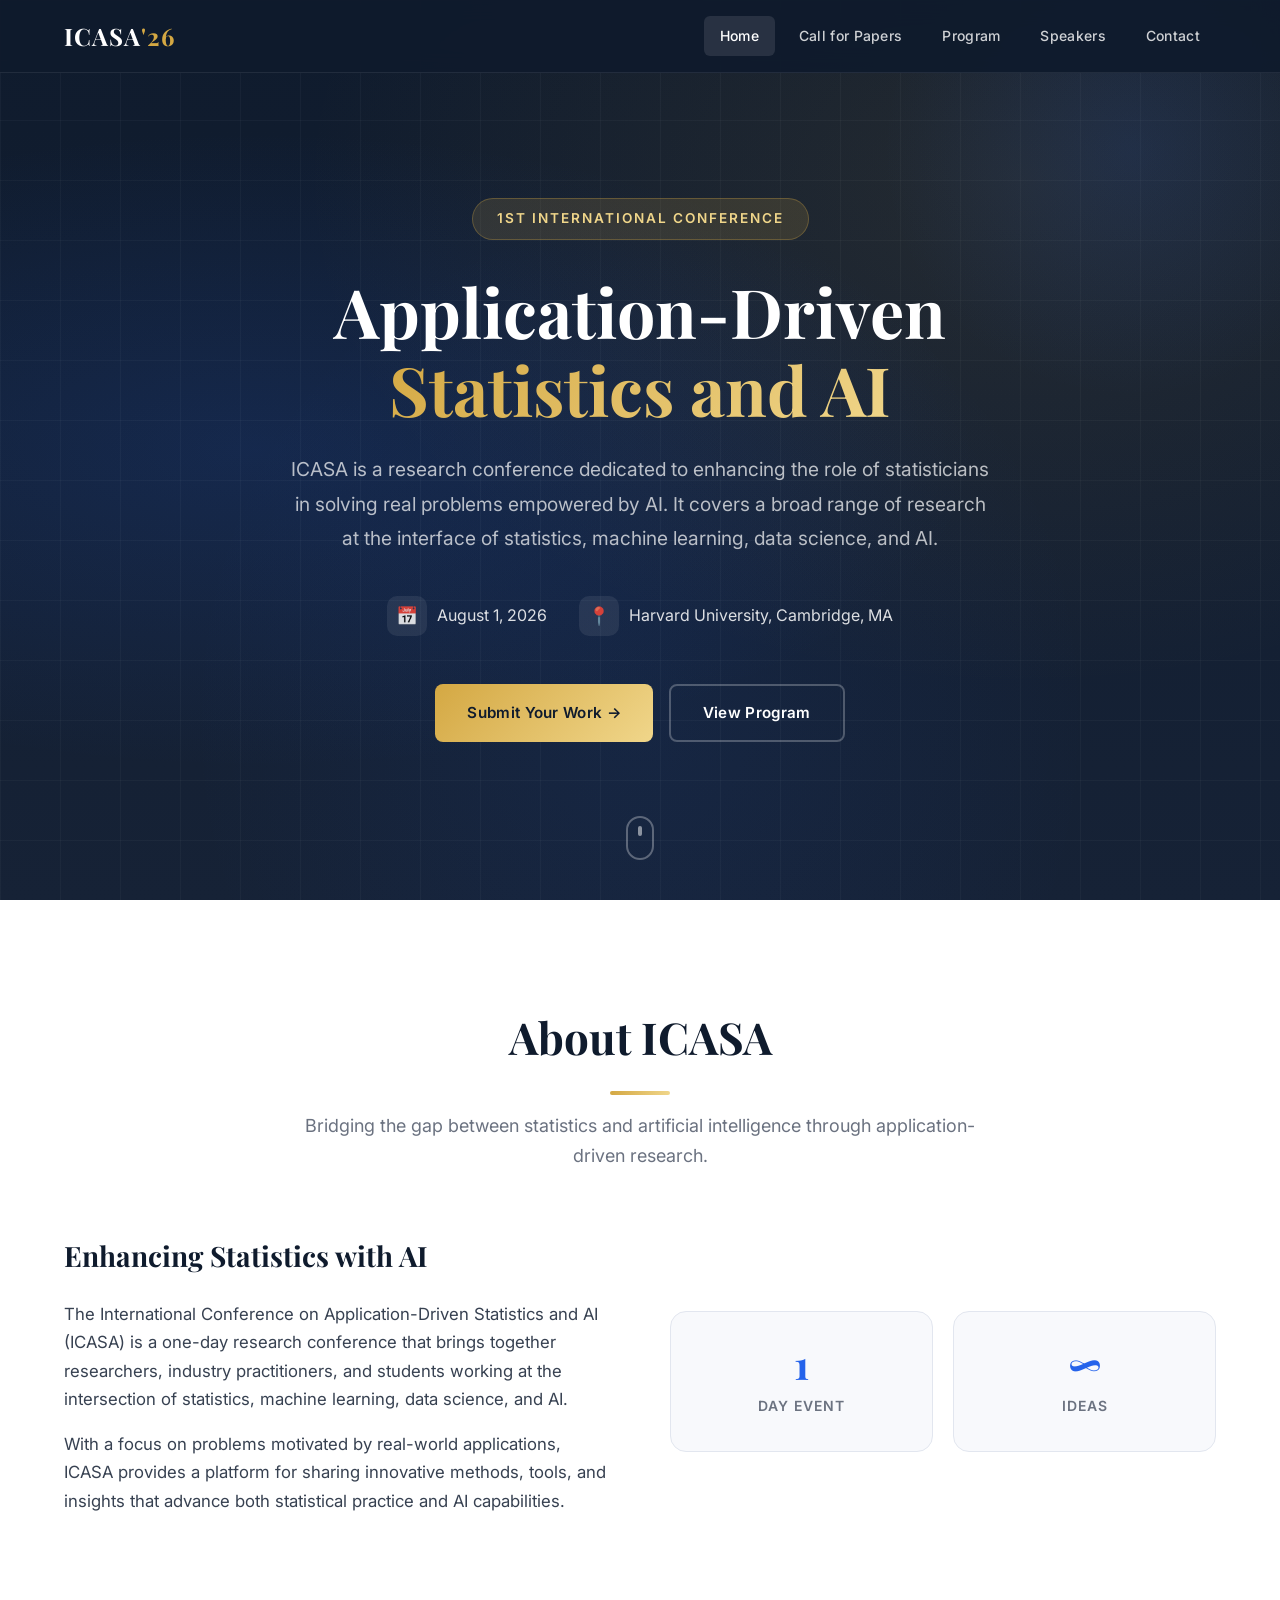
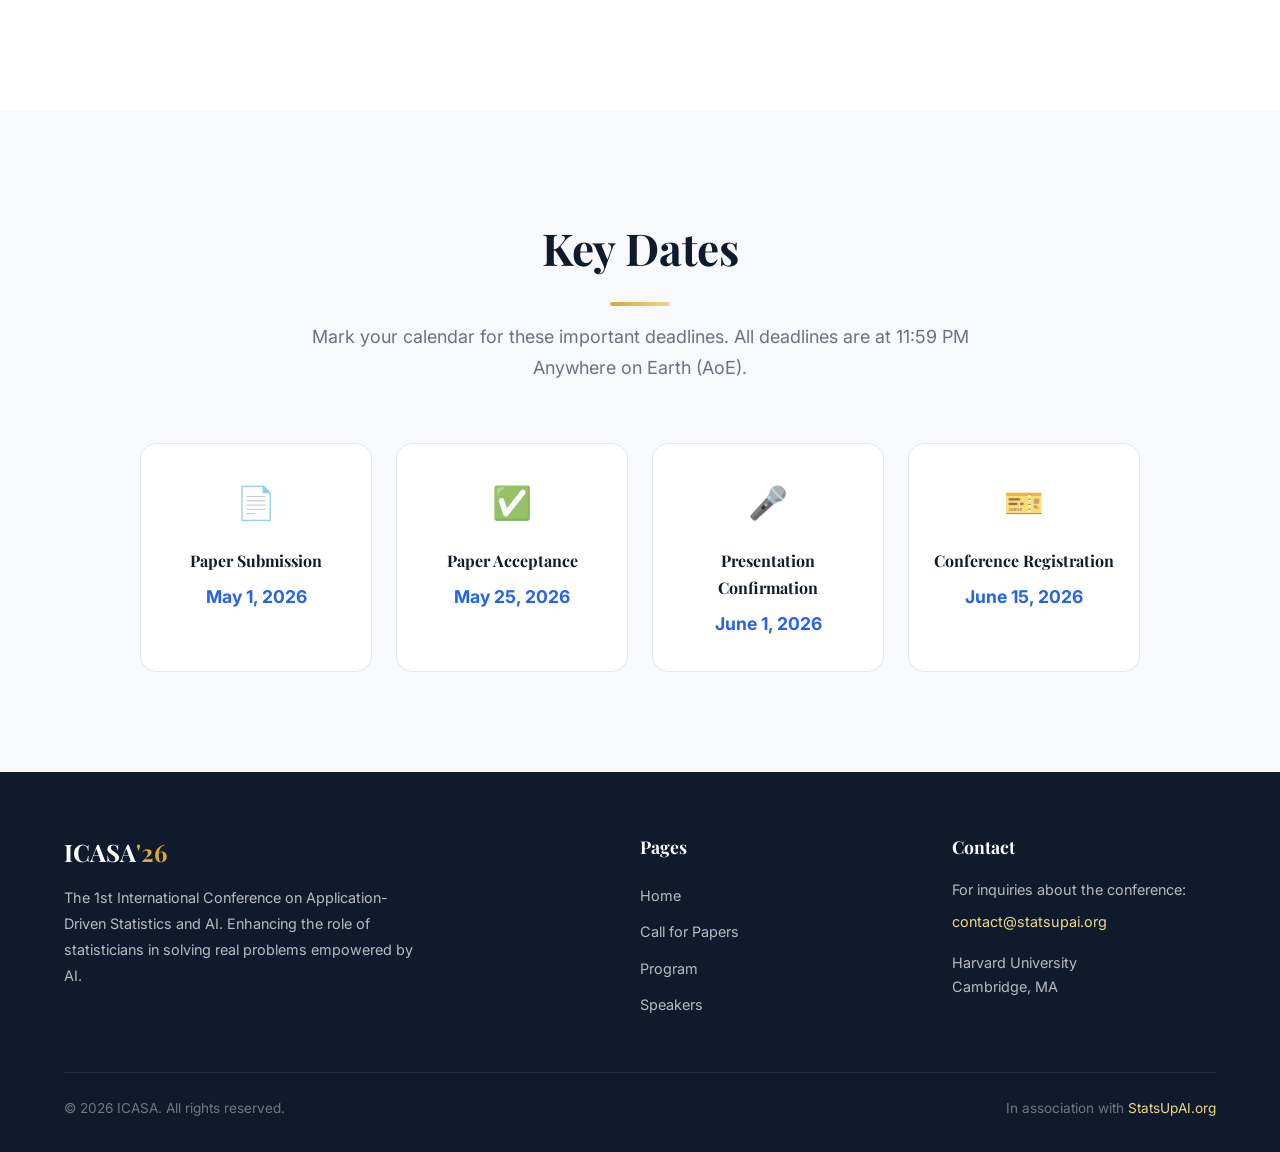
==== commit d520c1ff: "Convert FSML site to ICASA 2026 multi-page conference website - Rebrand from FSML 2025 to ICASA 2026" ====
--- a/index.html
+++ b/index.html
@@ -3,8 +3,8 @@
 <head>
   <meta charset="UTF-8">
   <meta name="viewport" content="width=device-width, initial-scale=1.0">
-  <title>FSML 2025 — Frontiers in Statistical Machine Learning</title>
-  <meta name="description" content="The Inaugural Workshop on Frontiers in Statistical Machine Learning (FSML) — August 2, 2025, Vanderbilt University, Nashville, TN. Co-sponsored by IMS.">
+  <title>ICASA 2026 — International Conference on Application-Driven Statistics and AI</title>
+  <meta name="description" content="The 1st International Conference on Application-Driven Statistics and AI (ICASA) — August 1, 2026, Harvard University, Cambridge, MA.">
   <link rel="preconnect" href="https://fonts.googleapis.com">
   <link rel="preconnect" href="https://fonts.gstatic.com" crossorigin>
   <link href="https://fonts.googleapis.com/css2?family=Inter:wght@400;500;600;700&family=Playfair+Display:wght@500;600;700&display=swap" rel="stylesheet">
@@ -15,14 +15,13 @@
   <!-- ===== Navigation ===== -->
   <nav class="navbar" id="navbar">
     <div class="container">
-      <a href="#" class="nav-logo">FSML<span>'25</span></a>
+      <a href="index.html" class="nav-logo">ICASA<span>'26</span></a>
       <div class="nav-links" id="navLinks">
-        <a href="#about">About</a>
-        <a href="#speakers">Speakers</a>
-        <a href="#schedule">Schedule</a>
-        <a href="#cfp">Submissions</a>
-        <a href="#organizers">Organizers</a>
-        <a href="#venue">Venue</a>
+        <a href="index.html" class="active">Home</a>
+        <a href="call-for-papers.html">Call for Papers</a>
+        <a href="program.html">Program</a>
+        <a href="speakers.html">Speakers</a>
+        <a href="mailto:contact@statsupai.org">Contact</a>
       </div>
       <div class="nav-toggle" id="navToggle" onclick="document.getElementById('navLinks').classList.toggle('active')">
         <span></span>
@@ -36,28 +35,24 @@
   <section class="hero" id="home">
     <div class="hero-bg"></div>
     <div class="hero-content">
-      <div class="hero-badge">Inaugural Workshop</div>
-      <h1>Frontiers in <span>Statistical Machine Learning</span></h1>
+      <div class="hero-badge">1st International Conference</div>
+      <h1>Application-Driven <span>Statistics and AI</span></h1>
       <p class="hero-description">
-        Igniting conversations and collaborations at the intersection of statistics and machine learning — featuring peer-reviewed presentations and insights from leading experts.
+        ICASA is a research conference dedicated to enhancing the role of statisticians in solving real problems empowered by AI. It covers a broad range of research at the interface of statistics, machine learning, data science, and AI.
       </p>
       <div class="hero-meta">
         <div class="hero-meta-item">
           <div class="icon">&#128197;</div>
-          <span>August 2, 2025</span>
+          <span>August 1, 2026</span>
         </div>
         <div class="hero-meta-item">
           <div class="icon">&#128205;</div>
-          <span>Vanderbilt University, Nashville, TN</span>
-        </div>
-        <div class="hero-meta-item">
-          <div class="icon">&#127891;</div>
-          <span>Adjacent to JSM 2025</span>
+          <span>Harvard University, Cambridge, MA</span>
         </div>
       </div>
       <div class="hero-buttons">
-        <a href="#cfp" class="btn btn-primary">Submit Your Work &#8594;</a>
-        <a href="#about" class="btn btn-outline">Learn More</a>
+        <a href="call-for-papers.html" class="btn btn-primary">Submit Your Work &#8594;</a>
+        <a href="program.html" class="btn btn-outline">View Program</a>
       </div>
     </div>
     <div class="hero-scroll">
@@ -68,411 +63,65 @@
   <!-- ===== About Section ===== -->
   <section class="about" id="about">
     <div class="container">
-      <h2 class="section-title">About the Workshop</h2>
+      <h2 class="section-title">About ICASA</h2>
       <p class="section-subtitle">
-        An IMS co-sponsored meeting bringing together researchers at the forefront of statistical machine learning.
+        Bridging the gap between statistics and artificial intelligence through application-driven research.
       </p>
 
       <div class="about-content">
         <div class="about-text">
-          <h3>Bridging Statistics &amp; Machine Learning</h3>
+          <h3>Enhancing Statistics with AI</h3>
           <p>
-            The Frontiers in Statistical Machine Learning (FSML) workshop is a one-day event designed to foster collaboration and exchange of ideas on cutting-edge topics in machine learning. Conveniently scheduled adjacent to JSM 2025, FSML offers an excellent platform for advancing statistical practices through innovative ML algorithms.
+            The International Conference on Application-Driven Statistics and AI (ICASA) is a one-day research conference that brings together researchers, industry practitioners, and students working at the intersection of statistics, machine learning, data science, and AI.
           </p>
           <p>
-            With a dynamic format featuring peer-reviewed poster presentations and insights from leading ML experts, this workshop showcases ideas in statistical machine learning that deserve broader attention within the statistical community.
+            With a focus on problems motivated by real-world applications, ICASA provides a platform for sharing innovative methods, tools, and insights that advance both statistical practice and AI capabilities.
           </p>
-          <div class="about-highlights">
-            <div class="highlight-item">
-              <div class="highlight-icon">&#9672;</div>
-              <div>
-                <strong>Peer-Reviewed Posters</strong>
-                <span>Open-call submissions for four-page extended abstracts</span>
-              </div>
-            </div>
-            <div class="highlight-item">
-              <div class="highlight-icon">&#9672;</div>
-              <div>
-                <strong>Invited Talks</strong>
-                <span>Insights from leading experts in ML and statistics</span>
-              </div>
-            </div>
-            <div class="highlight-item">
-              <div class="highlight-icon">&#9672;</div>
-              <div>
-                <strong>Student Travel Awards</strong>
-                <span>$500 awards for top student submissions</span>
-              </div>
-            </div>
-          </div>
         </div>
         <div class="about-visual">
-          <div class="about-stats">
-            <div class="stat-card">
-              <span class="number">2</span>
-              <span class="label">Streams</span>
+          <div style="display: grid; grid-template-columns: 1fr 1fr; gap: 20px;">
+            <div style="background: var(--off-white); border-radius: 16px; padding: 32px 24px; text-align: center; border: 1px solid var(--gray-200);">
+              <span style="font-family: var(--font-heading); font-size: 2.5rem; font-weight: 700; color: var(--blue-accent); display: block; line-height: 1; margin-bottom: 8px;">1</span>
+              <span style="font-size: 0.875rem; color: var(--gray-500); text-transform: uppercase; letter-spacing: 1px; font-weight: 600;">Day Event</span>
             </div>
-            <div class="stat-card">
-              <span class="number">6</span>
-              <span class="label">Invited Talks</span>
+            <div style="background: var(--off-white); border-radius: 16px; padding: 32px 24px; text-align: center; border: 1px solid var(--gray-200);">
+              <span style="font-family: var(--font-heading); font-size: 2.5rem; font-weight: 700; color: var(--blue-accent); display: block; line-height: 1; margin-bottom: 8px;">&#8734;</span>
+              <span style="font-size: 0.875rem; color: var(--gray-500); text-transform: uppercase; letter-spacing: 1px; font-weight: 600;">Ideas</span>
             </div>
-            <div class="stat-card">
-              <span class="number">1</span>
-              <span class="label">Day Event</span>
-            </div>
-            <div class="stat-card">
-              <span class="number">&#8734;</span>
-              <span class="label">Ideas</span>
-            </div>
-          </div>
-        </div>
-      </div>
-
-      <!-- Research Streams -->
-      <h2 class="section-title">Research Streams</h2>
-      <p class="section-subtitle">Two focused tracks exploring the frontiers of statistical machine learning.</p>
-      <div class="streams">
-        <div class="stream-card">
-          <div class="stream-number">1</div>
-          <h3>The Science of Deep Learning</h3>
-          <p>
-            Exploring the theoretical foundations and statistical principles underlying modern deep learning. Topics include optimization landscapes, generalization theory, neural network architectures, and the interplay between depth, width, and learning dynamics.
-          </p>
-        </div>
-        <div class="stream-card">
-          <div class="stream-number">2</div>
-          <h3>Statistical Learning from Heterogeneous Data Sources</h3>
-          <p>
-            Addressing the challenges of learning from diverse, multi-modal, and distributed data. Topics include transfer learning, domain adaptation, federated learning, multi-task learning, and robust estimation under distribution shift.
-          </p>
-        </div>
-      </div>
-    </div>
-  </section>
-
-  <!-- ===== Speakers Section ===== -->
-  <section class="speakers" id="speakers">
-    <div class="container">
-      <h2 class="section-title">Invited Speakers</h2>
-      <p class="section-subtitle">
-        Leading researchers sharing cutting-edge insights in statistical machine learning.
-      </p>
-      <div class="speakers-grid">
-        <div class="speaker-card">
-          <div class="speaker-avatar">S1</div>
-          <h3>Speaker TBA</h3>
-          <p class="speaker-affiliation">Affiliation TBA</p>
-          <span class="speaker-topic">Deep Learning Theory</span>
-        </div>
-        <div class="speaker-card">
-          <div class="speaker-avatar">S2</div>
-          <h3>Speaker TBA</h3>
-          <p class="speaker-affiliation">Affiliation TBA</p>
-          <span class="speaker-topic">Transfer Learning</span>
-        </div>
-        <div class="speaker-card">
-          <div class="speaker-avatar">S3</div>
-          <h3>Speaker TBA</h3>
-          <p class="speaker-affiliation">Affiliation TBA</p>
-          <span class="speaker-topic">Generalization</span>
-        </div>
-        <div class="speaker-card">
-          <div class="speaker-avatar">S4</div>
-          <h3>Speaker TBA</h3>
-          <p class="speaker-affiliation">Affiliation TBA</p>
-          <span class="speaker-topic">Optimization</span>
-        </div>
-        <div class="speaker-card">
-          <div class="speaker-avatar">S5</div>
-          <h3>Speaker TBA</h3>
-          <p class="speaker-affiliation">Affiliation TBA</p>
-          <span class="speaker-topic">Federated Learning</span>
-        </div>
-        <div class="speaker-card">
-          <div class="speaker-avatar">S6</div>
-          <h3>Speaker TBA</h3>
-          <p class="speaker-affiliation">Affiliation TBA</p>
-          <span class="speaker-topic">Robust Estimation</span>
-        </div>
-      </div>
-    </div>
-  </section>
-
-  <!-- ===== Schedule Section ===== -->
-  <section class="schedule" id="schedule">
-    <div class="container">
-      <h2 class="section-title">Schedule</h2>
-      <p class="section-subtitle">
-        A full day of talks, posters, and collaboration — August 2, 2025.
-      </p>
-      <div class="timeline">
-
-        <div class="timeline-item">
-          <div class="timeline-time"><span>8:30 AM</span></div>
-          <div class="timeline-dot"></div>
-          <div class="timeline-content">
-            <h4>Registration &amp; Welcome Coffee</h4>
-            <p>Check in and connect with fellow attendees over coffee.</p>
-          </div>
-        </div>
-
-        <div class="timeline-item">
-          <div class="timeline-time"><span>9:00 AM</span></div>
-          <div class="timeline-dot"></div>
-          <div class="timeline-content">
-            <h4>Opening Remarks</h4>
-            <p>Welcome address by the organizing committee.</p>
-          </div>
-        </div>
-
-        <div class="timeline-item">
-          <div class="timeline-time"><span>9:15 AM</span></div>
-          <div class="timeline-dot"></div>
-          <div class="timeline-content">
-            <h4>Invited Talk I — The Science of Deep Learning</h4>
-            <p>Keynote on theoretical foundations of modern deep learning.</p>
-            <span class="tag tag-stream1">Stream 1</span>
-          </div>
-        </div>
-
-        <div class="timeline-item">
-          <div class="timeline-time"><span>10:00 AM</span></div>
-          <div class="timeline-dot"></div>
-          <div class="timeline-content">
-            <h4>Invited Talk II — Heterogeneous Data Sources</h4>
-            <p>Advances in learning from diverse and distributed data.</p>
-            <span class="tag tag-stream2">Stream 2</span>
-          </div>
-        </div>
-
-        <div class="timeline-item break">
-          <div class="timeline-time"><span>10:45 AM</span></div>
-          <div class="timeline-dot"></div>
-          <div class="timeline-content">
-            <h4>Coffee Break</h4>
-            <p>Refreshments and informal networking.</p>
-          </div>
-        </div>
-
-        <div class="timeline-item">
-          <div class="timeline-time"><span>11:15 AM</span></div>
-          <div class="timeline-dot"></div>
-          <div class="timeline-content">
-            <h4>Invited Talk III — Optimization &amp; Generalization</h4>
-            <p>Understanding optimization landscapes and generalization in neural networks.</p>
-            <span class="tag tag-stream1">Stream 1</span>
-          </div>
-        </div>
-
-        <div class="timeline-item">
-          <div class="timeline-time"><span>12:00 PM</span></div>
-          <div class="timeline-dot"></div>
-          <div class="timeline-content">
-            <h4>Invited Talk IV — Transfer Learning &amp; Domain Adaptation</h4>
-            <p>Statistical approaches to knowledge transfer across domains.</p>
-            <span class="tag tag-stream2">Stream 2</span>
-          </div>
-        </div>
-
-        <div class="timeline-item break">
-          <div class="timeline-time"><span>12:45 PM</span></div>
-          <div class="timeline-dot"></div>
-          <div class="timeline-content">
-            <h4>Lunch Break</h4>
-            <p>Provided lunch with opportunities for discussion.</p>
-          </div>
-        </div>
-
-        <div class="timeline-item">
-          <div class="timeline-time"><span>2:00 PM</span></div>
-          <div class="timeline-dot"></div>
-          <div class="timeline-content">
-            <h4>Poster Session</h4>
-            <p>Peer-reviewed poster presentations from accepted extended abstracts.</p>
-            <span class="tag tag-poster">Posters</span>
-          </div>
-        </div>
-
-        <div class="timeline-item">
-          <div class="timeline-time"><span>3:30 PM</span></div>
-          <div class="timeline-dot"></div>
-          <div class="timeline-content">
-            <h4>Invited Talk V — Robust Statistical Learning</h4>
-            <p>Methods for robust estimation under distribution shift and data corruption.</p>
-            <span class="tag tag-stream2">Stream 2</span>
-          </div>
-        </div>
-
-        <div class="timeline-item">
-          <div class="timeline-time"><span>4:15 PM</span></div>
-          <div class="timeline-dot"></div>
-          <div class="timeline-content">
-            <h4>Invited Talk VI — Neural Architecture &amp; Depth</h4>
-            <p>The role of architecture choices in statistical learning performance.</p>
-            <span class="tag tag-stream1">Stream 1</span>
-          </div>
-        </div>
-
-        <div class="timeline-item">
-          <div class="timeline-time"><span>5:00 PM</span></div>
-          <div class="timeline-dot"></div>
-          <div class="timeline-content">
-            <h4>Panel Discussion &amp; Closing Remarks</h4>
-            <p>Open discussion on the future of statistical machine learning.</p>
-          </div>
-        </div>
-
-        <div class="timeline-item break">
-          <div class="timeline-time"><span>5:45 PM</span></div>
-          <div class="timeline-dot"></div>
-          <div class="timeline-content">
-            <h4>Reception &amp; Social</h4>
-            <p>Networking reception to close the day.</p>
-            <span class="tag tag-social">Social</span>
-          </div>
-        </div>
-
-      </div>
-    </div>
-  </section>
-
-  <!-- ===== Call for Papers Section ===== -->
-  <section class="cfp" id="cfp">
-    <div class="cfp-content container">
-      <h2 class="section-title">Call for Papers</h2>
-      <p class="section-subtitle">
-        We welcome submissions of four-page extended abstracts showcasing ideas in statistical machine learning.
-      </p>
-
-      <div class="cfp-grid">
-        <div class="cfp-card">
-          <h3>Submission Guidelines</h3>
-          <ul>
-            <li>Extended abstracts of up to <strong>4 pages</strong> (excluding references)</li>
-            <li>Submissions should present original or recently published work</li>
-            <li>All accepted papers will be presented as <strong>posters</strong></li>
-            <li>Top submissions will be considered for <strong>student travel awards</strong> ($500)</li>
-            <li>Formatting: standard NeurIPS/ICML style template</li>
-          </ul>
-        </div>
-        <div class="cfp-card">
-          <h3>Topics of Interest</h3>
-          <ul>
-            <li>Theoretical foundations of deep learning</li>
-            <li>Optimization and generalization in neural networks</li>
-            <li>Transfer learning and domain adaptation</li>
-            <li>Federated and distributed learning</li>
-            <li>Robust estimation under distribution shift</li>
-            <li>Multi-task and meta-learning</li>
-            <li>Statistical inference for ML models</li>
-          </ul>
-        </div>
-      </div>
-
-      <div class="deadline-banner">
-        <p>Submission Deadline</p>
-        <strong>March 2, 2025</strong>
-      </div>
-    </div>
-  </section>
-
-  <!-- ===== Organizers Section ===== -->
-  <section class="organizers" id="organizers">
-    <div class="container">
-      <h2 class="section-title">Organizing Committee</h2>
-      <p class="section-subtitle">
-        IMS representatives on program and local arrangements committees.
-      </p>
-      <div class="organizers-grid">
-        <div class="organizer-card">
-          <div class="organizer-avatar">YC</div>
-          <h3>Yuansi Chen</h3>
-          <p>Duke University</p>
-        </div>
-        <div class="organizer-card">
-          <div class="organizer-avatar">FL</div>
-          <h3>Feng Liu</h3>
-          <p>University of Melbourne</p>
-        </div>
-        <div class="organizer-card">
-          <div class="organizer-avatar">SM</div>
-          <h3>Song Mei</h3>
-          <p>UC Berkeley</p>
-        </div>
-        <div class="organizer-card">
-          <div class="organizer-avatar">PS</div>
-          <h3>Pragya Sur</h3>
-          <p>Harvard University</p>
-        </div>
-        <div class="organizer-card">
-          <div class="organizer-avatar">SW</div>
-          <h3>Susan Wei</h3>
-          <p>University of Melbourne</p>
-        </div>
-        <div class="organizer-card">
-          <div class="organizer-avatar">PZ</div>
-          <h3>Panpan Zhang</h3>
-          <p>Vanderbilt University</p>
-        </div>
-      </div>
-    </div>
-  </section>
-
-  <!-- ===== Venue Section ===== -->
-  <section class="venue" id="venue">
-    <div class="container">
-      <h2 class="section-title">Venue</h2>
-      <p class="section-subtitle">
-        Join us in the heart of Nashville at Vanderbilt University.
-      </p>
-      <div class="venue-content">
-        <div class="venue-info">
-          <h3>Vanderbilt University</h3>
-          <p>
-            Located in Nashville, Tennessee, Vanderbilt University provides an ideal academic setting for FSML 2025. The workshop is conveniently scheduled adjacent to the Joint Statistical Meetings (JSM) 2025, making it easy for attendees to participate in both events.
-          </p>
-          <p>
-            Nashville — known as "Music City" — offers a vibrant cultural scene, world-class dining, and easy accessibility via Nashville International Airport (BNA).
-          </p>
-          <div class="venue-details">
-            <div class="venue-detail-item">
-              <div class="icon">&#127963;</div>
-              <span>Vanderbilt University, Nashville, TN 37235</span>
-            </div>
-            <div class="venue-detail-item">
-              <div class="icon">&#9992;</div>
-              <span>Nashville International Airport (BNA) — ~15 min drive</span>
-            </div>
-            <div class="venue-detail-item">
-              <div class="icon">&#128197;</div>
-              <span>August 2, 2025 (Saturday) — adjacent to JSM 2025</span>
-            </div>
-          </div>
-        </div>
-        <div class="venue-map">
-          <div class="venue-map-placeholder">
-            <span class="map-icon">&#127963;</span>
-            <span class="venue-name">Vanderbilt University</span>
-            <p>Nashville, Tennessee</p>
-            <p style="margin-top: 12px; font-size: 0.85rem;">2201 West End Ave, Nashville, TN 37235</p>
           </div>
         </div>
       </div>
     </div>
   </section>
 
-  <!-- ===== Sponsors Section ===== -->
-  <section class="sponsors" id="sponsors">
+  <!-- ===== Key Dates Section ===== -->
+  <section class="key-dates" id="dates">
     <div class="container">
-      <h2 class="section-title">Sponsor</h2>
-      <p class="section-subtitle">Proudly co-sponsored by the Institute of Mathematical Statistics.</p>
-      <div class="sponsors-content">
-        <div class="sponsor-logo">
-          <div class="ims-mark">IMS</div>
-          <div class="sponsor-text">
-            <strong>Institute of Mathematical Statistics</strong>
-            <span>Co-Sponsor</span>
-          </div>
+      <h2 class="section-title">Key Dates</h2>
+      <p class="section-subtitle">
+        Mark your calendar for these important deadlines. All deadlines are at 11:59 PM Anywhere on Earth (AoE).
+      </p>
+
+      <div class="dates-grid">
+        <div class="date-card">
+          <span class="date-icon">&#128196;</span>
+          <h3>Paper Submission</h3>
+          <div class="date-value">May 1, 2026</div>
+        </div>
+        <div class="date-card">
+          <span class="date-icon">&#9989;</span>
+          <h3>Paper Acceptance</h3>
+          <div class="date-value">May 25, 2026</div>
+        </div>
+        <div class="date-card">
+          <span class="date-icon">&#127908;</span>
+          <h3>Presentation Confirmation</h3>
+          <div class="date-value">June 1, 2026</div>
+        </div>
+        <div class="date-card">
+          <span class="date-icon">&#127915;</span>
+          <h3>Conference Registration</h3>
+          <div class="date-value">June 15, 2026</div>
         </div>
       </div>
     </div>
@@ -483,30 +132,28 @@
     <div class="container">
       <div class="footer-content">
         <div class="footer-brand">
-          <h3>FSML<span>'25</span></h3>
+          <h3>ICASA<span>'26</span></h3>
           <p>
-            The Inaugural Workshop on Frontiers in Statistical Machine Learning. Bringing together researchers to advance the intersection of statistics and machine learning.
+            The 1st International Conference on Application-Driven Statistics and AI. Enhancing the role of statisticians in solving real problems empowered by AI.
           </p>
         </div>
         <div class="footer-links">
-          <h4>Quick Links</h4>
-          <a href="#about">About</a>
-          <a href="#speakers">Speakers</a>
-          <a href="#schedule">Schedule</a>
-          <a href="#cfp">Submissions</a>
-          <a href="#organizers">Organizers</a>
-          <a href="#venue">Venue</a>
+          <h4>Pages</h4>
+          <a href="index.html">Home</a>
+          <a href="call-for-papers.html">Call for Papers</a>
+          <a href="program.html">Program</a>
+          <a href="speakers.html">Speakers</a>
         </div>
         <div class="footer-contact">
           <h4>Contact</h4>
-          <p>For inquiries about the workshop:</p>
-          <p><a href="mailto:fsml2025@gmail.com">fsml2025@gmail.com</a></p>
-          <p style="margin-top: 16px;">Vanderbilt University<br>Nashville, TN 37235</p>
+          <p>For inquiries about the conference:</p>
+          <p><a href="mailto:contact@statsupai.org">contact@statsupai.org</a></p>
+          <p style="margin-top: 16px;">Harvard University<br>Cambridge, MA</p>
         </div>
       </div>
       <div class="footer-bottom">
-        <p>&copy; 2025 FSML Workshop. All rights reserved.</p>
-        <p>Co-sponsored by IMS | Adjacent to JSM 2025</p>
+        <p>&copy; 2026 ICASA. All rights reserved.</p>
+        <p>In association with <a href="https://StatsUpAI.org" style="color: var(--gold-light);">StatsUpAI.org</a></p>
       </div>
     </div>
   </footer>
--- a/styles.css
+++ b/styles.css
@@ -140,7 +140,8 @@
   letter-spacing: 0.3px;
 }
 
-.nav-links a:hover {
+.nav-links a:hover,
+.nav-links a.active {
   color: var(--white);
   background: rgba(255, 255, 255, 0.1);
 }
@@ -183,7 +184,6 @@
     linear-gradient(180deg, var(--navy) 0%, var(--navy-light) 100%);
 }
 
-/* Animated geometric grid */
 .hero-bg::before {
   content: '';
   position: absolute;
@@ -200,7 +200,6 @@
   100% { transform: translate(60px, 60px); }
 }
 
-/* Floating orbs */
 .hero-bg::after {
   content: '';
   position: absolute;
@@ -261,7 +260,7 @@
 .hero-description {
   font-size: 1.2rem;
   color: rgba(255, 255, 255, 0.7);
-  max-width: 640px;
+  max-width: 700px;
   margin: 0 auto 40px;
   line-height: 1.8;
   animation: fadeInUp 0.8s ease-out 0.3s both;
@@ -392,6 +391,44 @@
   }
 }
 
+/* ===== Page Header (for subpages) ===== */
+.page-header {
+  background: var(--navy);
+  padding: 140px 0 60px;
+  text-align: center;
+  position: relative;
+  overflow: hidden;
+}
+
+.page-header::before {
+  content: '';
+  position: absolute;
+  inset: 0;
+  background:
+    radial-gradient(ellipse at 20% 50%, rgba(37, 99, 235, 0.12) 0%, transparent 50%),
+    radial-gradient(ellipse at 80% 30%, rgba(212, 168, 67, 0.08) 0%, transparent 50%);
+}
+
+.page-header .container {
+  position: relative;
+  z-index: 1;
+}
+
+.page-header h1 {
+  font-family: var(--font-heading);
+  font-size: 3.25rem;
+  font-weight: 700;
+  color: var(--white);
+  margin-bottom: 16px;
+}
+
+.page-header p {
+  color: rgba(255, 255, 255, 0.6);
+  font-size: 1.15rem;
+  max-width: 600px;
+  margin: 0 auto;
+}
+
 /* ===== About Section ===== */
 .about {
   padding: var(--section-padding);
@@ -419,57 +456,22 @@
   font-size: 1.05rem;
 }
 
-.about-highlights {
-  display: flex;
-  flex-direction: column;
-  gap: 16px;
-  margin-top: 24px;
-}
-
-.highlight-item {
-  display: flex;
-  align-items: flex-start;
-  gap: 12px;
-  padding: 12px 0;
-}
-
-.highlight-icon {
-  flex-shrink: 0;
-  width: 36px;
-  height: 36px;
-  border-radius: 8px;
-  background: linear-gradient(135deg, rgba(37, 99, 235, 0.1), rgba(37, 99, 235, 0.05));
-  display: flex;
-  align-items: center;
-  justify-content: center;
-  color: var(--blue-accent);
-  font-size: 1rem;
-}
-
-.highlight-item strong {
-  display: block;
-  font-size: 0.95rem;
-  color: var(--navy);
-  margin-bottom: 2px;
-}
-
-.highlight-item span {
-  font-size: 0.875rem;
-  color: var(--gray-500);
-}
-
-.about-visual {
-  position: relative;
-}
-
-.about-stats {
+/* ===== Key Dates Section ===== */
+.key-dates {
+  padding: var(--section-padding);
+  background: var(--off-white);
+}
+
+.dates-grid {
   display: grid;
-  grid-template-columns: 1fr 1fr;
-  gap: 20px;
-}
-
-.stat-card {
-  background: var(--off-white);
+  grid-template-columns: repeat(4, 1fr);
+  gap: 24px;
+  max-width: 1000px;
+  margin: 0 auto;
+}
+
+.date-card {
+  background: var(--white);
   border-radius: 16px;
   padding: 32px 24px;
   text-align: center;
@@ -477,172 +479,126 @@
   transition: var(--transition);
 }
 
-.stat-card:hover {
+.date-card:hover {
   transform: translateY(-4px);
   box-shadow: 0 12px 40px rgba(0, 0, 0, 0.08);
 }
 
-.stat-card .number {
-  font-family: var(--font-heading);
-  font-size: 2.5rem;
+.date-card .date-icon {
+  font-size: 2rem;
+  margin-bottom: 16px;
+  display: block;
+  opacity: 0.8;
+}
+
+.date-card h3 {
+  font-family: var(--font-heading);
+  font-size: 1rem;
+  color: var(--navy);
+  margin-bottom: 8px;
+}
+
+.date-card .date-value {
+  font-size: 1.1rem;
   font-weight: 700;
   color: var(--blue-accent);
-  display: block;
-  line-height: 1;
-  margin-bottom: 8px;
-}
-
-.stat-card .label {
-  font-size: 0.875rem;
-  color: var(--gray-500);
-  text-transform: uppercase;
-  letter-spacing: 1px;
-  font-weight: 600;
-}
-
-/* Streams / Tracks */
-.streams {
-  display: grid;
-  grid-template-columns: 1fr 1fr;
-  gap: 32px;
-  margin-top: 20px;
-}
-
-.stream-card {
-  background: var(--off-white);
-  border-radius: 20px;
-  padding: 40px 32px;
-  border: 1px solid var(--gray-200);
-  transition: var(--transition);
+}
+
+/* ===== Topics Section ===== */
+.topics {
+  padding: var(--section-padding);
+  background: var(--white);
+}
+
+.topics-list {
+  max-width: 800px;
+  margin: 0 auto;
+}
+
+.topic-item {
+  display: flex;
+  align-items: flex-start;
+  gap: 16px;
+  padding: 20px 0;
+  border-bottom: 1px solid var(--gray-200);
+}
+
+.topic-item:last-child {
+  border-bottom: none;
+}
+
+.topic-bullet {
+  flex-shrink: 0;
+  width: 8px;
+  height: 8px;
+  border-radius: 50%;
+  background: var(--blue-accent);
+  margin-top: 9px;
+}
+
+.topic-item p {
+  font-size: 1.05rem;
+  color: var(--gray-700);
+  line-height: 1.7;
+}
+
+/* ===== Submission Info ===== */
+.submission-info {
+  padding: var(--section-padding);
+  background: var(--navy);
+  color: var(--white);
   position: relative;
   overflow: hidden;
 }
 
-.stream-card::before {
+.submission-info::before {
   content: '';
   position: absolute;
-  top: 0;
-  left: 0;
-  right: 0;
-  height: 4px;
-  background: linear-gradient(90deg, var(--blue-accent), var(--gold));
-  transform: scaleX(0);
-  transform-origin: left;
-  transition: transform 0.4s ease;
-}
-
-.stream-card:hover::before {
-  transform: scaleX(1);
-}
-
-.stream-card:hover {
-  transform: translateY(-4px);
-  box-shadow: 0 16px 48px rgba(0, 0, 0, 0.08);
-}
-
-.stream-number {
-  display: inline-flex;
-  align-items: center;
-  justify-content: center;
-  width: 48px;
-  height: 48px;
-  border-radius: 12px;
-  background: linear-gradient(135deg, var(--blue-accent), #1d4ed8);
+  inset: 0;
+  background:
+    radial-gradient(ellipse at 30% 50%, rgba(37, 99, 235, 0.12) 0%, transparent 50%),
+    radial-gradient(ellipse at 70% 80%, rgba(212, 168, 67, 0.08) 0%, transparent 50%);
+}
+
+.submission-info .container {
+  position: relative;
+  z-index: 1;
+}
+
+.submission-info .section-title {
   color: var(--white);
-  font-family: var(--font-heading);
-  font-size: 1.25rem;
-  font-weight: 700;
-  margin-bottom: 20px;
-}
-
-.stream-card h3 {
-  font-family: var(--font-heading);
-  font-size: 1.5rem;
-  color: var(--navy);
-  margin-bottom: 12px;
-}
-
-.stream-card p {
-  color: var(--gray-500);
-  font-size: 0.95rem;
-  line-height: 1.7;
-}
-
-/* ===== Speakers Section ===== */
-.speakers {
-  padding: var(--section-padding);
-  background: var(--off-white);
-}
-
-.speakers-grid {
-  display: grid;
-  grid-template-columns: repeat(3, 1fr);
-  gap: 32px;
-}
-
-.speaker-card {
-  background: var(--white);
+}
+
+.submission-info .section-subtitle {
+  color: rgba(255, 255, 255, 0.6);
+}
+
+.submission-box {
+  max-width: 700px;
+  margin: 0 auto;
+  background: rgba(255, 255, 255, 0.06);
+  border: 1px solid rgba(255, 255, 255, 0.1);
   border-radius: 20px;
-  padding: 40px 28px 32px;
-  text-align: center;
-  border: 1px solid var(--gray-200);
-  transition: var(--transition);
-  position: relative;
-}
-
-.speaker-card:hover {
-  transform: translateY(-6px);
-  box-shadow: 0 20px 60px rgba(0, 0, 0, 0.08);
-}
-
-.speaker-avatar {
-  width: 100px;
-  height: 100px;
-  border-radius: 50%;
-  margin: 0 auto 20px;
-  background: linear-gradient(135deg, var(--blue-accent), var(--gold));
-  display: flex;
-  align-items: center;
-  justify-content: center;
-  font-family: var(--font-heading);
-  font-size: 2rem;
-  color: var(--white);
-  font-weight: 700;
-  position: relative;
-}
-
-.speaker-avatar::after {
-  content: '';
-  position: absolute;
-  inset: -4px;
-  border-radius: 50%;
-  border: 2px solid var(--gray-200);
-}
-
-.speaker-card h3 {
-  font-family: var(--font-heading);
-  font-size: 1.2rem;
-  color: var(--navy);
-  margin-bottom: 6px;
-}
-
-.speaker-affiliation {
-  font-size: 0.875rem;
-  color: var(--gray-500);
-  margin-bottom: 8px;
-}
-
-.speaker-topic {
-  display: inline-block;
-  padding: 4px 14px;
-  background: rgba(37, 99, 235, 0.08);
-  color: var(--blue-accent);
-  font-size: 0.8rem;
-  font-weight: 600;
-  border-radius: 20px;
-}
-
-/* ===== Schedule Section ===== */
+  padding: 40px;
+  backdrop-filter: blur(8px);
+}
+
+.submission-box p {
+  color: rgba(255, 255, 255, 0.8);
+  font-size: 1.05rem;
+  line-height: 1.8;
+  margin-bottom: 16px;
+}
+
+.submission-box p:last-child {
+  margin-bottom: 0;
+}
+
+.submission-box strong {
+  color: var(--gold-light);
+}
+
+/* ===== Schedule / Timeline ===== */
 .schedule {
   padding: var(--section-padding);
   background: var(--white);
@@ -744,24 +700,24 @@
   letter-spacing: 0.5px;
 }
 
-.tag-stream1 {
+.tag-talk {
   background: rgba(37, 99, 235, 0.1);
   color: var(--blue-accent);
 }
 
-.tag-stream2 {
-  background: rgba(212, 168, 67, 0.15);
-  color: #b8941f;
-}
-
-.tag-poster {
+.tag-contributed {
   background: rgba(16, 185, 129, 0.1);
   color: #059669;
 }
 
-.tag-social {
+.tag-poster {
   background: rgba(139, 92, 246, 0.1);
   color: #7c3aed;
+}
+
+.tag-panel {
+  background: rgba(245, 158, 11, 0.1);
+  color: #d97706;
 }
 
 .timeline-item.break .timeline-content {
@@ -769,329 +725,93 @@
   border-color: rgba(212, 168, 67, 0.2);
 }
 
-/* ===== Call for Papers Section ===== */
-.cfp {
-  padding: var(--section-padding);
-  background: var(--navy);
-  color: var(--white);
-  position: relative;
-  overflow: hidden;
-}
-
-.cfp::before {
-  content: '';
-  position: absolute;
-  inset: 0;
-  background:
-    radial-gradient(ellipse at 30% 50%, rgba(37, 99, 235, 0.12) 0%, transparent 50%),
-    radial-gradient(ellipse at 70% 80%, rgba(212, 168, 67, 0.08) 0%, transparent 50%);
-}
-
-.cfp .section-title {
-  color: var(--white);
-}
-
-.cfp .section-subtitle {
-  color: rgba(255, 255, 255, 0.6);
-}
-
-.cfp-content {
-  position: relative;
-  z-index: 1;
-}
-
-.cfp-grid {
-  display: grid;
-  grid-template-columns: 1fr 1fr;
-  gap: 40px;
-  margin-bottom: 48px;
-}
-
-.cfp-card {
-  background: rgba(255, 255, 255, 0.06);
-  border: 1px solid rgba(255, 255, 255, 0.1);
-  border-radius: 20px;
-  padding: 36px 32px;
-  backdrop-filter: blur(8px);
-  transition: var(--transition);
-}
-
-.cfp-card:hover {
-  background: rgba(255, 255, 255, 0.09);
-  transform: translateY(-4px);
-}
-
-.cfp-card h3 {
-  font-family: var(--font-heading);
-  font-size: 1.35rem;
-  margin-bottom: 16px;
-  color: var(--gold-light);
-}
-
-.cfp-card p,
-.cfp-card li {
-  color: rgba(255, 255, 255, 0.7);
-  font-size: 0.95rem;
-  line-height: 1.8;
-}
-
-.cfp-card ul {
-  padding-left: 0;
-}
-
-.cfp-card li {
-  padding: 4px 0;
-  padding-left: 20px;
-  position: relative;
-}
-
-.cfp-card li::before {
-  content: '→';
-  position: absolute;
-  left: 0;
-  color: var(--gold);
-}
-
-.deadline-banner {
-  text-align: center;
-  padding: 32px;
-  background: linear-gradient(135deg, rgba(212, 168, 67, 0.15), rgba(212, 168, 67, 0.05));
-  border: 1px solid rgba(212, 168, 67, 0.25);
-  border-radius: 16px;
-  position: relative;
-  z-index: 1;
-}
-
-.deadline-banner p {
-  font-size: 1.1rem;
-  color: rgba(255, 255, 255, 0.8);
-}
-
-.deadline-banner strong {
-  color: var(--gold-light);
-  font-size: 1.5rem;
-  display: block;
-  margin-top: 8px;
-  font-family: var(--font-heading);
-}
-
-/* ===== Organizers Section ===== */
-.organizers {
+/* ===== Speakers Section ===== */
+.speakers {
   padding: var(--section-padding);
   background: var(--off-white);
 }
 
-.organizers-grid {
+.speakers-grid {
   display: grid;
   grid-template-columns: repeat(3, 1fr);
-  gap: 28px;
-}
-
-.organizer-card {
+  gap: 32px;
+}
+
+.speaker-card {
   background: var(--white);
-  border-radius: 16px;
-  padding: 32px 24px;
+  border-radius: 20px;
+  padding: 40px 28px 32px;
   text-align: center;
   border: 1px solid var(--gray-200);
   transition: var(--transition);
-}
-
-.organizer-card:hover {
-  transform: translateY(-4px);
-  box-shadow: 0 12px 40px rgba(0, 0, 0, 0.06);
-}
-
-.organizer-avatar {
-  width: 80px;
-  height: 80px;
+  position: relative;
+}
+
+.speaker-card:hover {
+  transform: translateY(-6px);
+  box-shadow: 0 20px 60px rgba(0, 0, 0, 0.08);
+}
+
+.speaker-avatar {
+  width: 100px;
+  height: 100px;
   border-radius: 50%;
-  margin: 0 auto 16px;
-  background: linear-gradient(135deg, var(--navy), var(--blue));
+  margin: 0 auto 20px;
+  background: linear-gradient(135deg, var(--blue-accent), var(--gold));
   display: flex;
   align-items: center;
   justify-content: center;
   font-family: var(--font-heading);
-  font-size: 1.5rem;
+  font-size: 2rem;
   color: var(--white);
   font-weight: 700;
-}
-
-.organizer-card h3 {
-  font-family: var(--font-heading);
-  font-size: 1.1rem;
-  color: var(--navy);
-  margin-bottom: 4px;
-}
-
-.organizer-card p {
-  font-size: 0.85rem;
-  color: var(--gray-500);
-}
-
-/* ===== Venue Section ===== */
-.venue {
-  padding: var(--section-padding);
-  background: var(--white);
-}
-
-.venue-content {
-  display: grid;
-  grid-template-columns: 1fr 1fr;
-  gap: 60px;
-  align-items: center;
-}
-
-.venue-info h3 {
-  font-family: var(--font-heading);
-  font-size: 1.75rem;
-  color: var(--navy);
-  margin-bottom: 16px;
-}
-
-.venue-info p {
-  color: var(--gray-700);
-  font-size: 1.05rem;
-  margin-bottom: 16px;
-  line-height: 1.8;
-}
-
-.venue-details {
-  display: flex;
-  flex-direction: column;
-  gap: 16px;
-  margin-top: 24px;
-}
-
-.venue-detail-item {
-  display: flex;
-  align-items: center;
-  gap: 14px;
-}
-
-.venue-detail-item .icon {
-  width: 44px;
-  height: 44px;
-  border-radius: 12px;
-  background: var(--off-white);
-  display: flex;
-  align-items: center;
-  justify-content: center;
-  font-size: 1.2rem;
-  flex-shrink: 0;
-}
-
-.venue-detail-item span {
-  font-size: 0.95rem;
-  color: var(--gray-700);
-}
-
-.venue-map {
-  background: var(--off-white);
-  border-radius: 20px;
-  height: 400px;
-  display: flex;
-  flex-direction: column;
-  align-items: center;
-  justify-content: center;
-  border: 1px solid var(--gray-200);
-  overflow: hidden;
-  position: relative;
-}
-
-.venue-map-placeholder {
-  text-align: center;
-  padding: 40px;
-}
-
-.venue-map-placeholder .map-icon {
-  font-size: 3rem;
-  margin-bottom: 16px;
-  display: block;
-}
-
-.venue-map-placeholder p {
-  color: var(--gray-500);
-  font-size: 0.95rem;
-}
-
-.venue-map-placeholder .venue-name {
-  font-family: var(--font-heading);
-  font-size: 1.25rem;
-  color: var(--navy);
-  margin-bottom: 4px;
-  display: block;
-}
-
-/* CSS pattern for map placeholder */
-.venue-map::before {
+  position: relative;
+}
+
+.speaker-avatar::after {
   content: '';
   position: absolute;
-  inset: 0;
-  opacity: 0.3;
-  background-image:
-    radial-gradient(circle at 25% 25%, var(--gray-300) 1px, transparent 1px),
-    radial-gradient(circle at 75% 75%, var(--gray-300) 1px, transparent 1px);
-  background-size: 30px 30px;
-}
-
-/* ===== Sponsors Section ===== */
-.sponsors {
-  padding: 80px 0;
-  background: var(--off-white);
+  inset: -4px;
+  border-radius: 50%;
+  border: 2px solid var(--gray-200);
+}
+
+.speaker-card h3 {
+  font-family: var(--font-heading);
+  font-size: 1.2rem;
+  color: var(--navy);
+  margin-bottom: 6px;
+}
+
+.speaker-affiliation {
+  font-size: 0.875rem;
+  color: var(--gray-500);
+  margin-bottom: 8px;
+}
+
+.speaker-topic {
+  display: inline-block;
+  padding: 4px 14px;
+  background: rgba(37, 99, 235, 0.08);
+  color: var(--blue-accent);
+  font-size: 0.8rem;
+  font-weight: 600;
+  border-radius: 20px;
+}
+
+.speakers-tbd {
   text-align: center;
-}
-
-.sponsors-content {
-  display: flex;
-  flex-direction: column;
-  align-items: center;
-  gap: 32px;
-}
-
-.sponsor-logo {
-  display: inline-flex;
-  align-items: center;
-  gap: 16px;
-  padding: 32px 48px;
+  padding: 60px 40px;
   background: var(--white);
   border-radius: 20px;
-  border: 1px solid var(--gray-200);
-  transition: var(--transition);
-}
-
-.sponsor-logo:hover {
-  box-shadow: 0 8px 30px rgba(0, 0, 0, 0.06);
-}
-
-.sponsor-logo .ims-mark {
-  width: 64px;
-  height: 64px;
-  border-radius: 16px;
-  background: linear-gradient(135deg, var(--navy), var(--blue));
-  display: flex;
-  align-items: center;
-  justify-content: center;
-  color: var(--white);
-  font-family: var(--font-heading);
-  font-size: 1.1rem;
-  font-weight: 700;
-  letter-spacing: 1px;
-}
-
-.sponsor-logo .sponsor-text {
-  text-align: left;
-}
-
-.sponsor-logo .sponsor-text strong {
-  display: block;
-  font-family: var(--font-heading);
+  border: 2px dashed var(--gray-200);
+  margin-top: 40px;
+}
+
+.speakers-tbd p {
   font-size: 1.25rem;
-  color: var(--navy);
-}
-
-.sponsor-logo .sponsor-text span {
-  font-size: 0.85rem;
   color: var(--gray-500);
+  font-family: var(--font-heading);
 }
 
 /* ===== Footer ===== */
@@ -1178,16 +898,21 @@
     font-size: 3.25rem;
   }
 
-  .speakers-grid,
-  .organizers-grid {
+  .page-header h1 {
+    font-size: 2.5rem;
+  }
+
+  .speakers-grid {
     grid-template-columns: repeat(2, 1fr);
   }
 
-  .about-content,
-  .venue-content,
-  .cfp-grid {
+  .about-content {
     grid-template-columns: 1fr;
     gap: 40px;
+  }
+
+  .dates-grid {
+    grid-template-columns: repeat(2, 1fr);
   }
 
   .footer-content {
@@ -1243,16 +968,8 @@
     grid-template-columns: 1fr;
   }
 
-  .organizers-grid {
-    grid-template-columns: repeat(2, 1fr);
-  }
-
-  .streams {
+  .dates-grid {
     grid-template-columns: 1fr;
-  }
-
-  .about-stats {
-    grid-template-columns: 1fr 1fr;
   }
 
   .timeline::before {
@@ -1307,16 +1024,4 @@
     width: 100%;
     justify-content: center;
   }
-
-  .organizers-grid {
-    grid-template-columns: 1fr;
-  }
-
-  .about-stats {
-    grid-template-columns: 1fr;
-  }
-
-  .cfp-grid {
-    grid-template-columns: 1fr;
-  }
-}
+}
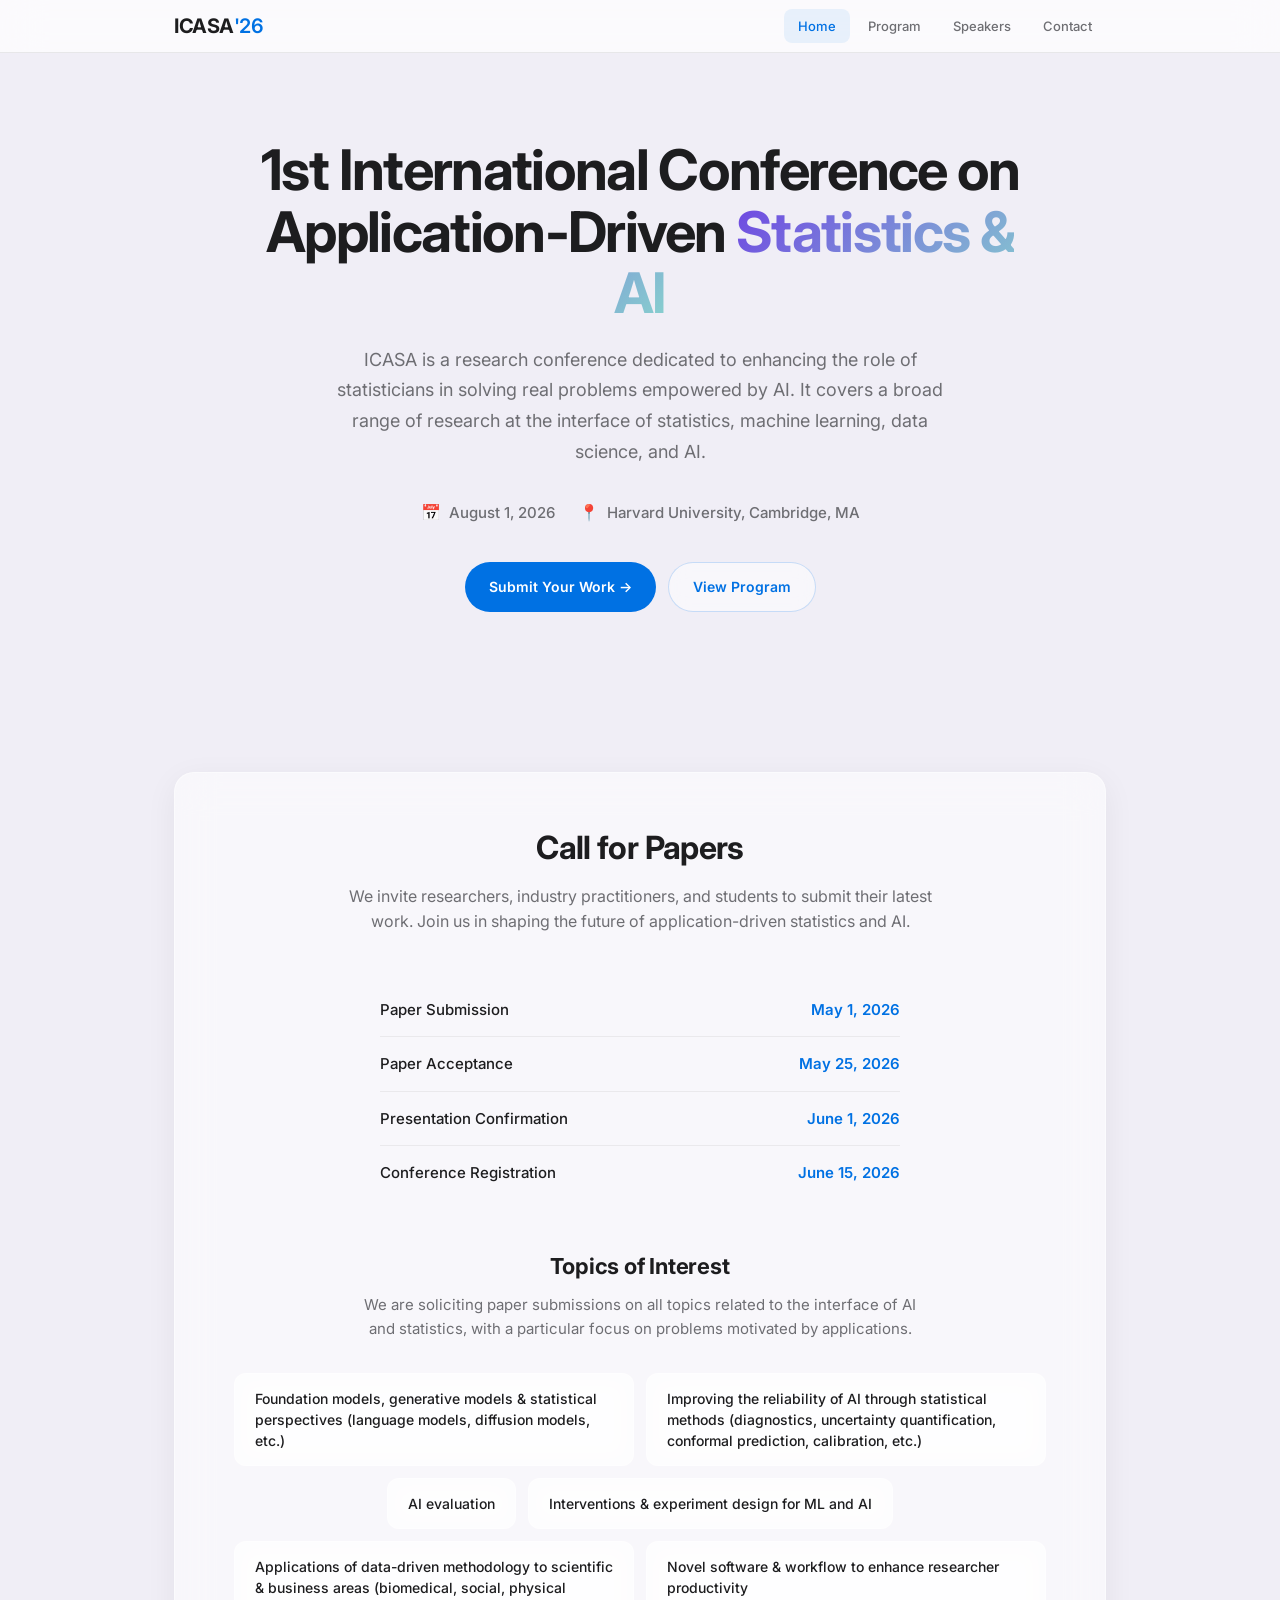
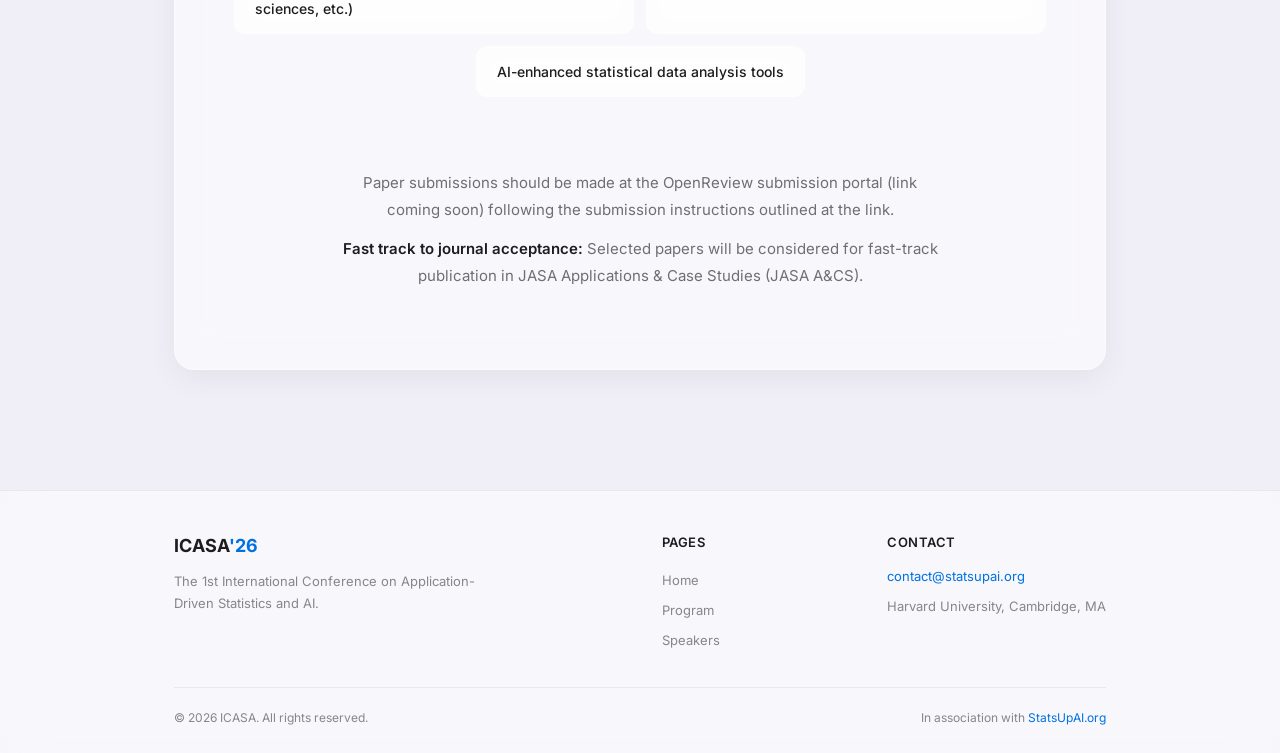
==== commit 8389ce9d: "Redesign to Apple glassmorphism style with background image - Apply frosted glass (backdrop-filter b" ====
--- a/index.html
+++ b/index.html
@@ -7,23 +7,22 @@
   <meta name="description" content="The 1st International Conference on Application-Driven Statistics and AI (ICASA) — August 1, 2026, Harvard University, Cambridge, MA.">
   <link rel="preconnect" href="https://fonts.googleapis.com">
   <link rel="preconnect" href="https://fonts.gstatic.com" crossorigin>
-  <link href="https://fonts.googleapis.com/css2?family=Inter:wght@400;500;600;700&family=Playfair+Display:wght@500;600;700&display=swap" rel="stylesheet">
+  <link href="https://fonts.googleapis.com/css2?family=Inter:wght@400;500;600;700&display=swap" rel="stylesheet">
   <link rel="stylesheet" href="styles.css">
 </head>
 <body>
 
   <!-- ===== Navigation ===== -->
-  <nav class="navbar" id="navbar">
+  <nav class="navbar">
     <div class="container">
       <a href="index.html" class="nav-logo">ICASA<span>'26</span></a>
       <div class="nav-links" id="navLinks">
         <a href="index.html" class="active">Home</a>
-        <a href="call-for-papers.html">Call for Papers</a>
         <a href="program.html">Program</a>
         <a href="speakers.html">Speakers</a>
         <a href="mailto:contact@statsupai.org">Contact</a>
       </div>
-      <div class="nav-toggle" id="navToggle" onclick="document.getElementById('navLinks').classList.toggle('active')">
+      <div class="nav-toggle" onclick="document.getElementById('navLinks').classList.toggle('active')">
         <span></span>
         <span></span>
         <span></span>
@@ -31,97 +30,83 @@
     </div>
   </nav>
 
-  <!-- ===== Hero Section ===== -->
-  <section class="hero" id="home">
-    <div class="hero-bg"></div>
-    <div class="hero-content">
-      <div class="hero-badge">1st International Conference</div>
-      <h1>Application-Driven <span>Statistics and AI</span></h1>
+  <!-- ===== Hero ===== -->
+  <section class="hero">
+    <div class="container">
+      <h1>1st International Conference on<br>Application-Driven <span>Statistics &amp; AI</span></h1>
       <p class="hero-description">
         ICASA is a research conference dedicated to enhancing the role of statisticians in solving real problems empowered by AI. It covers a broad range of research at the interface of statistics, machine learning, data science, and AI.
       </p>
       <div class="hero-meta">
         <div class="hero-meta-item">
-          <div class="icon">&#128197;</div>
+          <span class="icon">&#128197;</span>
           <span>August 1, 2026</span>
         </div>
         <div class="hero-meta-item">
-          <div class="icon">&#128205;</div>
+          <span class="icon">&#128205;</span>
           <span>Harvard University, Cambridge, MA</span>
         </div>
       </div>
       <div class="hero-buttons">
-        <a href="call-for-papers.html" class="btn btn-primary">Submit Your Work &#8594;</a>
+        <a href="#call-for-papers" class="btn btn-primary">Submit Your Work &#8594;</a>
         <a href="program.html" class="btn btn-outline">View Program</a>
-      </div>
-    </div>
-    <div class="hero-scroll">
-      <span></span>
-    </div>
-  </section>
-
-  <!-- ===== About Section ===== -->
-  <section class="about" id="about">
-    <div class="container">
-      <h2 class="section-title">About ICASA</h2>
-      <p class="section-subtitle">
-        Bridging the gap between statistics and artificial intelligence through application-driven research.
-      </p>
-
-      <div class="about-content">
-        <div class="about-text">
-          <h3>Enhancing Statistics with AI</h3>
-          <p>
-            The International Conference on Application-Driven Statistics and AI (ICASA) is a one-day research conference that brings together researchers, industry practitioners, and students working at the intersection of statistics, machine learning, data science, and AI.
-          </p>
-          <p>
-            With a focus on problems motivated by real-world applications, ICASA provides a platform for sharing innovative methods, tools, and insights that advance both statistical practice and AI capabilities.
-          </p>
-        </div>
-        <div class="about-visual">
-          <div style="display: grid; grid-template-columns: 1fr 1fr; gap: 20px;">
-            <div style="background: var(--off-white); border-radius: 16px; padding: 32px 24px; text-align: center; border: 1px solid var(--gray-200);">
-              <span style="font-family: var(--font-heading); font-size: 2.5rem; font-weight: 700; color: var(--blue-accent); display: block; line-height: 1; margin-bottom: 8px;">1</span>
-              <span style="font-size: 0.875rem; color: var(--gray-500); text-transform: uppercase; letter-spacing: 1px; font-weight: 600;">Day Event</span>
-            </div>
-            <div style="background: var(--off-white); border-radius: 16px; padding: 32px 24px; text-align: center; border: 1px solid var(--gray-200);">
-              <span style="font-family: var(--font-heading); font-size: 2.5rem; font-weight: 700; color: var(--blue-accent); display: block; line-height: 1; margin-bottom: 8px;">&#8734;</span>
-              <span style="font-size: 0.875rem; color: var(--gray-500); text-transform: uppercase; letter-spacing: 1px; font-weight: 600;">Ideas</span>
-            </div>
-          </div>
-        </div>
       </div>
     </div>
   </section>
 
-  <!-- ===== Key Dates Section ===== -->
-  <section class="key-dates" id="dates">
+  <!-- ===== Call for Papers ===== -->
+  <section class="section" id="call-for-papers">
     <div class="container">
-      <h2 class="section-title">Key Dates</h2>
-      <p class="section-subtitle">
-        Mark your calendar for these important deadlines. All deadlines are at 11:59 PM Anywhere on Earth (AoE).
-      </p>
+      <div class="glass-card" style="padding: 48px 40px;">
+        <h2 class="section-title">Call for Papers</h2>
+        <p class="section-subtitle">
+          We invite researchers, industry practitioners, and students to submit their latest work. Join us in shaping the future of application-driven statistics and AI.
+        </p>
 
-      <div class="dates-grid">
-        <div class="date-card">
-          <span class="date-icon">&#128196;</span>
-          <h3>Paper Submission</h3>
-          <div class="date-value">May 1, 2026</div>
+        <!-- Key Dates as simple list -->
+        <div class="dates-list" style="margin-bottom: 48px;">
+          <div class="date-row">
+            <span class="date-label">Paper Submission</span>
+            <span class="date-value">May 1, 2026</span>
+          </div>
+          <div class="date-row">
+            <span class="date-label">Paper Acceptance</span>
+            <span class="date-value">May 25, 2026</span>
+          </div>
+          <div class="date-row">
+            <span class="date-label">Presentation Confirmation</span>
+            <span class="date-value">June 1, 2026</span>
+          </div>
+          <div class="date-row">
+            <span class="date-label">Conference Registration</span>
+            <span class="date-value">June 15, 2026</span>
+          </div>
         </div>
-        <div class="date-card">
-          <span class="date-icon">&#9989;</span>
-          <h3>Paper Acceptance</h3>
-          <div class="date-value">May 25, 2026</div>
+
+        <!-- Topics of Interest -->
+        <h3 style="font-size: 1.375rem; font-weight: 700; text-align: center; margin-bottom: 8px; color: var(--text-primary); letter-spacing: -0.01em;">Topics of Interest</h3>
+        <p style="text-align: center; color: var(--text-secondary); font-size: 0.9375rem; max-width: 580px; margin: 0 auto 32px; line-height: 1.6;">
+          We are soliciting paper submissions on all topics related to the interface of AI and statistics, with a particular focus on problems motivated by applications.
+        </p>
+
+        <div class="topics-flex">
+          <div class="topic-tag">Foundation models, generative models &amp; statistical perspectives (language models, diffusion models, etc.)</div>
+          <div class="topic-tag">Improving the reliability of AI through statistical methods (diagnostics, uncertainty quantification, conformal prediction, calibration, etc.)</div>
+          <div class="topic-tag">AI evaluation</div>
+          <div class="topic-tag">Interventions &amp; experiment design for ML and AI</div>
+          <div class="topic-tag">Applications of data-driven methodology to scientific &amp; business areas (biomedical, social, physical sciences, etc.)</div>
+          <div class="topic-tag">Novel software &amp; workflow to enhance researcher productivity</div>
+          <div class="topic-tag">AI-enhanced statistical data analysis tools</div>
         </div>
-        <div class="date-card">
-          <span class="date-icon">&#127908;</span>
-          <h3>Presentation Confirmation</h3>
-          <div class="date-value">June 1, 2026</div>
-        </div>
-        <div class="date-card">
-          <span class="date-icon">&#127915;</span>
-          <h3>Conference Registration</h3>
-          <div class="date-value">June 15, 2026</div>
+
+        <!-- Submission Info -->
+        <div class="submission-box" style="margin-top: 40px; text-align: center;">
+          <p>
+            Paper submissions should be made at the OpenReview submission portal (link coming soon) following the submission instructions outlined at the link.
+          </p>
+          <p>
+            <strong>Fast track to journal acceptance:</strong> Selected papers will be considered for fast-track publication in JASA Applications &amp; Case Studies (JASA A&amp;CS).
+          </p>
         </div>
       </div>
     </div>
@@ -133,27 +118,23 @@
       <div class="footer-content">
         <div class="footer-brand">
           <h3>ICASA<span>'26</span></h3>
-          <p>
-            The 1st International Conference on Application-Driven Statistics and AI. Enhancing the role of statisticians in solving real problems empowered by AI.
-          </p>
+          <p>The 1st International Conference on Application-Driven Statistics and AI.</p>
         </div>
         <div class="footer-links">
           <h4>Pages</h4>
           <a href="index.html">Home</a>
-          <a href="call-for-papers.html">Call for Papers</a>
           <a href="program.html">Program</a>
           <a href="speakers.html">Speakers</a>
         </div>
         <div class="footer-contact">
           <h4>Contact</h4>
-          <p>For inquiries about the conference:</p>
           <p><a href="mailto:contact@statsupai.org">contact@statsupai.org</a></p>
-          <p style="margin-top: 16px;">Harvard University<br>Cambridge, MA</p>
+          <p style="margin-top: 8px;">Harvard University, Cambridge, MA</p>
         </div>
       </div>
       <div class="footer-bottom">
         <p>&copy; 2026 ICASA. All rights reserved.</p>
-        <p>In association with <a href="https://StatsUpAI.org" style="color: var(--gold-light);">StatsUpAI.org</a></p>
+        <p>In association with <a href="https://StatsUpAI.org">StatsUpAI.org</a></p>
       </div>
     </div>
   </footer>
--- a/styles.css
+++ b/styles.css
@@ -1,23 +1,18 @@
 /* ===== CSS Variables ===== */
 :root {
-  --navy: #0f1b2d;
-  --navy-light: #162236;
-  --blue: #1e3a5f;
-  --blue-accent: #2563eb;
-  --gold: #d4a843;
-  --gold-light: #f0d68a;
+  --text-primary: #1d1d1f;
+  --text-secondary: #6e6e73;
+  --text-tertiary: #86868b;
+  --accent: #0071e3;
+  --accent-hover: #0077ed;
   --white: #ffffff;
-  --off-white: #f8f9fc;
-  --gray-100: #f1f3f8;
-  --gray-200: #e2e6ef;
-  --gray-300: #c5cad6;
-  --gray-500: #6b7280;
-  --gray-700: #374151;
-  --gray-900: #111827;
-  --font-heading: 'Playfair Display', Georgia, serif;
+  --glass-bg: rgba(255, 255, 255, 0.55);
+  --glass-bg-heavy: rgba(255, 255, 255, 0.7);
+  --glass-border: rgba(255, 255, 255, 0.4);
+  --glass-shadow: 0 8px 32px rgba(0, 0, 0, 0.06);
+  --font-heading: 'Inter', -apple-system, BlinkMacSystemFont, sans-serif;
   --font-body: 'Inter', -apple-system, BlinkMacSystemFont, sans-serif;
-  --max-width: 1200px;
-  --section-padding: 100px 0;
+  --max-width: 980px;
   --transition: 0.3s cubic-bezier(0.4, 0, 0.2, 1);
 }
 
@@ -37,10 +32,15 @@
 
 body {
   font-family: var(--font-body);
-  color: var(--gray-900);
+  color: var(--text-primary);
   line-height: 1.7;
-  background: var(--white);
+  background-image: url('image/bg1.jpg');
+  background-size: cover;
+  background-position: center;
+  background-attachment: fixed;
+  background-color: #f0eef6;
   -webkit-font-smoothing: antialiased;
+  min-height: 100vh;
 }
 
 img {
@@ -63,33 +63,14 @@
   padding: 0 24px;
 }
 
-/* ===== Section Utilities ===== */
-.section-title {
-  font-family: var(--font-heading);
-  font-size: 2.75rem;
-  font-weight: 700;
-  color: var(--navy);
-  text-align: center;
-  margin-bottom: 16px;
-  position: relative;
-}
-
-.section-title::after {
-  content: '';
-  display: block;
-  width: 60px;
-  height: 4px;
-  background: linear-gradient(90deg, var(--gold), var(--gold-light));
-  margin: 16px auto 0;
-  border-radius: 2px;
-}
-
-.section-subtitle {
-  text-align: center;
-  color: var(--gray-500);
-  font-size: 1.125rem;
-  max-width: 680px;
-  margin: 0 auto 60px;
+/* ===== Glass Card ===== */
+.glass-card {
+  background: var(--glass-bg);
+  backdrop-filter: blur(20px);
+  -webkit-backdrop-filter: blur(20px);
+  border-radius: 20px;
+  border: 1px solid var(--glass-border);
+  box-shadow: var(--glass-shadow);
 }
 
 /* ===== Navigation ===== */
@@ -99,10 +80,10 @@
   left: 0;
   width: 100%;
   z-index: 1000;
-  background: rgba(15, 27, 45, 0.95);
-  backdrop-filter: blur(12px);
-  -webkit-backdrop-filter: blur(12px);
-  border-bottom: 1px solid rgba(255, 255, 255, 0.08);
+  background: rgba(255, 255, 255, 0.72);
+  backdrop-filter: blur(20px);
+  -webkit-backdrop-filter: blur(20px);
+  border-bottom: 1px solid rgba(0, 0, 0, 0.08);
   transition: var(--transition);
 }
 
@@ -110,40 +91,42 @@
   display: flex;
   align-items: center;
   justify-content: space-between;
-  height: 72px;
+  height: 52px;
 }
 
 .nav-logo {
-  font-family: var(--font-heading);
-  font-size: 1.5rem;
+  font-size: 1.25rem;
   font-weight: 700;
-  color: var(--white);
-  letter-spacing: 1px;
+  color: var(--text-primary);
+  letter-spacing: -0.5px;
 }
 
 .nav-logo span {
-  color: var(--gold);
+  color: var(--accent);
+  font-weight: 600;
 }
 
 .nav-links {
   display: flex;
-  gap: 8px;
+  gap: 4px;
 }
 
 .nav-links a {
-  color: rgba(255, 255, 255, 0.8);
-  font-size: 0.875rem;
+  color: var(--text-secondary);
+  font-size: 0.8125rem;
   font-weight: 500;
-  padding: 8px 16px;
-  border-radius: 6px;
+  padding: 6px 14px;
+  border-radius: 8px;
   transition: var(--transition);
-  letter-spacing: 0.3px;
-}
-
-.nav-links a:hover,
+}
+
+.nav-links a:hover {
+  color: var(--accent);
+}
+
 .nav-links a.active {
-  color: var(--white);
-  background: rgba(255, 255, 255, 0.1);
+  color: var(--accent);
+  background: rgba(0, 113, 227, 0.08);
 }
 
 .nav-toggle {
@@ -156,790 +139,439 @@
 
 .nav-toggle span {
   display: block;
-  width: 24px;
+  width: 20px;
   height: 2px;
-  background: var(--white);
+  background: var(--text-primary);
   border-radius: 2px;
   transition: var(--transition);
 }
 
 /* ===== Hero Section ===== */
 .hero {
-  position: relative;
-  min-height: 100vh;
-  display: flex;
-  align-items: center;
-  justify-content: center;
-  overflow: hidden;
-  background: var(--navy);
-}
-
-.hero-bg {
-  position: absolute;
-  inset: 0;
-  background:
-    radial-gradient(ellipse at 20% 50%, rgba(37, 99, 235, 0.15) 0%, transparent 50%),
-    radial-gradient(ellipse at 80% 20%, rgba(212, 168, 67, 0.1) 0%, transparent 50%),
-    radial-gradient(ellipse at 50% 80%, rgba(37, 99, 235, 0.08) 0%, transparent 50%),
-    linear-gradient(180deg, var(--navy) 0%, var(--navy-light) 100%);
-}
-
-.hero-bg::before {
-  content: '';
-  position: absolute;
-  inset: 0;
-  background-image:
-    linear-gradient(rgba(255, 255, 255, 0.03) 1px, transparent 1px),
-    linear-gradient(90deg, rgba(255, 255, 255, 0.03) 1px, transparent 1px);
-  background-size: 60px 60px;
-  animation: gridMove 20s linear infinite;
-}
-
-@keyframes gridMove {
-  0% { transform: translate(0, 0); }
-  100% { transform: translate(60px, 60px); }
-}
-
-.hero-bg::after {
-  content: '';
-  position: absolute;
-  width: 500px;
-  height: 500px;
-  border-radius: 50%;
-  background: radial-gradient(circle, rgba(37, 99, 235, 0.12), transparent 70%);
-  top: -100px;
-  right: -100px;
-  animation: float 8s ease-in-out infinite;
-}
-
-@keyframes float {
-  0%, 100% { transform: translate(0, 0) scale(1); }
-  50% { transform: translate(-30px, 30px) scale(1.05); }
-}
-
-.hero-content {
-  position: relative;
-  z-index: 2;
+  padding: 140px 0 80px;
   text-align: center;
-  padding: 120px 24px 80px;
-  max-width: 900px;
-}
-
-.hero-badge {
-  display: inline-block;
-  padding: 8px 24px;
-  background: rgba(212, 168, 67, 0.15);
-  border: 1px solid rgba(212, 168, 67, 0.3);
-  border-radius: 50px;
-  color: var(--gold-light);
-  font-size: 0.85rem;
-  font-weight: 600;
-  letter-spacing: 2px;
-  text-transform: uppercase;
-  margin-bottom: 32px;
-  animation: fadeInUp 0.8s ease-out;
 }
 
 .hero h1 {
-  font-family: var(--font-heading);
-  font-size: 4.25rem;
+  font-size: 3.5rem;
   font-weight: 700;
-  color: var(--white);
-  line-height: 1.15;
-  margin-bottom: 24px;
-  animation: fadeInUp 0.8s ease-out 0.15s both;
+  letter-spacing: -0.03em;
+  line-height: 1.1;
+  color: var(--text-primary);
+  max-width: 800px;
+  margin: 0 auto 20px;
 }
 
 .hero h1 span {
-  background: linear-gradient(135deg, var(--gold), var(--gold-light));
+  background: linear-gradient(135deg, #6e45e2, #88d3ce);
   -webkit-background-clip: text;
   -webkit-text-fill-color: transparent;
   background-clip: text;
 }
 
 .hero-description {
-  font-size: 1.2rem;
-  color: rgba(255, 255, 255, 0.7);
-  max-width: 700px;
-  margin: 0 auto 40px;
-  line-height: 1.8;
-  animation: fadeInUp 0.8s ease-out 0.3s both;
+  font-size: 1.125rem;
+  color: var(--text-secondary);
+  max-width: 620px;
+  margin: 0 auto 32px;
+  line-height: 1.7;
 }
 
 .hero-meta {
   display: flex;
+  justify-content: center;
+  gap: 24px;
   flex-wrap: wrap;
+  margin-bottom: 36px;
+}
+
+.hero-meta-item {
+  display: flex;
+  align-items: center;
+  gap: 8px;
+  font-size: 0.9375rem;
+  color: var(--text-secondary);
+  font-weight: 500;
+}
+
+.hero-meta-item .icon {
+  font-size: 1rem;
+}
+
+.hero-buttons {
+  display: flex;
   justify-content: center;
-  gap: 32px;
-  margin-bottom: 48px;
-  animation: fadeInUp 0.8s ease-out 0.45s both;
-}
-
-.hero-meta-item {
-  display: flex;
-  align-items: center;
-  gap: 10px;
-  color: rgba(255, 255, 255, 0.85);
-  font-size: 1rem;
-}
-
-.hero-meta-item .icon {
-  display: flex;
-  align-items: center;
-  justify-content: center;
-  width: 40px;
-  height: 40px;
-  border-radius: 10px;
-  background: rgba(255, 255, 255, 0.08);
-  font-size: 1.1rem;
-}
-
-.hero-buttons {
-  display: flex;
-  justify-content: center;
-  gap: 16px;
+  gap: 12px;
   flex-wrap: wrap;
-  animation: fadeInUp 0.8s ease-out 0.6s both;
 }
 
 .btn {
   display: inline-flex;
   align-items: center;
-  gap: 8px;
-  padding: 14px 32px;
+  gap: 6px;
+  padding: 12px 24px;
   font-family: var(--font-body);
-  font-size: 0.95rem;
-  font-weight: 600;
-  border-radius: 8px;
+  font-size: 0.875rem;
+  font-weight: 600;
+  border-radius: 980px;
   transition: var(--transition);
   cursor: pointer;
   border: none;
-  letter-spacing: 0.3px;
 }
 
 .btn-primary {
-  background: linear-gradient(135deg, var(--gold), var(--gold-light));
-  color: var(--navy);
+  background: var(--accent);
+  color: var(--white);
 }
 
 .btn-primary:hover {
+  background: var(--accent-hover);
+  transform: scale(1.02);
+}
+
+.btn-outline {
+  background: rgba(255, 255, 255, 0.5);
+  color: var(--accent);
+  border: 1px solid rgba(0, 113, 227, 0.2);
+  backdrop-filter: blur(10px);
+}
+
+.btn-outline:hover {
+  background: rgba(0, 113, 227, 0.08);
+  transform: scale(1.02);
+}
+
+/* ===== Section Styles ===== */
+.section {
+  padding: 80px 0;
+}
+
+.section-title {
+  font-size: 2rem;
+  font-weight: 700;
+  letter-spacing: -0.02em;
+  color: var(--text-primary);
+  text-align: center;
+  margin-bottom: 8px;
+}
+
+.section-subtitle {
+  text-align: center;
+  color: var(--text-secondary);
+  font-size: 1rem;
+  max-width: 600px;
+  margin: 0 auto 48px;
+  line-height: 1.6;
+}
+
+/* ===== Key Dates (Simple List) ===== */
+.dates-list {
+  max-width: 520px;
+  margin: 0 auto;
+}
+
+.dates-list .date-row {
+  display: flex;
+  justify-content: space-between;
+  align-items: center;
+  padding: 14px 0;
+  border-bottom: 1px solid rgba(0, 0, 0, 0.06);
+}
+
+.dates-list .date-row:last-child {
+  border-bottom: none;
+}
+
+.dates-list .date-label {
+  font-size: 0.9375rem;
+  color: var(--text-primary);
+  font-weight: 500;
+}
+
+.dates-list .date-value {
+  font-size: 0.9375rem;
+  color: var(--accent);
+  font-weight: 600;
+}
+
+/* ===== Topics Flexbox ===== */
+.topics-flex {
+  display: flex;
+  flex-wrap: wrap;
+  gap: 12px;
+  justify-content: center;
+  max-width: 860px;
+  margin: 0 auto;
+}
+
+.topic-tag {
+  background: var(--glass-bg);
+  backdrop-filter: blur(12px);
+  -webkit-backdrop-filter: blur(12px);
+  border: 1px solid var(--glass-border);
+  border-radius: 12px;
+  padding: 14px 20px;
+  font-size: 0.875rem;
+  color: var(--text-primary);
+  font-weight: 500;
+  line-height: 1.5;
+  transition: var(--transition);
+  max-width: 400px;
+}
+
+.topic-tag:hover {
+  background: var(--glass-bg-heavy);
   transform: translateY(-2px);
-  box-shadow: 0 8px 30px rgba(212, 168, 67, 0.35);
-}
-
-.btn-outline {
-  background: transparent;
-  color: var(--white);
-  border: 2px solid rgba(255, 255, 255, 0.25);
-}
-
-.btn-outline:hover {
-  border-color: var(--white);
-  background: rgba(255, 255, 255, 0.08);
-  transform: translateY(-2px);
-}
-
-.hero-scroll {
-  position: absolute;
-  bottom: 40px;
-  left: 50%;
-  transform: translateX(-50%);
-  z-index: 2;
-  animation: bounce 2s infinite;
-}
-
-.hero-scroll span {
-  display: block;
-  width: 28px;
-  height: 44px;
-  border: 2px solid rgba(255, 255, 255, 0.3);
-  border-radius: 14px;
-  position: relative;
-}
-
-.hero-scroll span::after {
-  content: '';
-  position: absolute;
-  top: 8px;
-  left: 50%;
-  transform: translateX(-50%);
-  width: 4px;
-  height: 10px;
-  background: rgba(255, 255, 255, 0.5);
-  border-radius: 2px;
-  animation: scrollDot 2s infinite;
-}
-
-@keyframes bounce {
-  0%, 100% { transform: translateX(-50%) translateY(0); }
-  50% { transform: translateX(-50%) translateY(8px); }
-}
-
-@keyframes scrollDot {
-  0% { opacity: 1; top: 8px; }
-  100% { opacity: 0; top: 22px; }
-}
-
-@keyframes fadeInUp {
-  from {
-    opacity: 0;
-    transform: translateY(30px);
-  }
-  to {
-    opacity: 1;
-    transform: translateY(0);
-  }
+  box-shadow: 0 8px 24px rgba(0, 0, 0, 0.06);
+}
+
+/* ===== Submission Info ===== */
+.submission-box {
+  max-width: 660px;
+  margin: 0 auto;
+  padding: 32px;
+  font-size: 0.9375rem;
+  color: var(--text-secondary);
+  line-height: 1.8;
+}
+
+.submission-box p {
+  margin-bottom: 12px;
+}
+
+.submission-box p:last-child {
+  margin-bottom: 0;
+}
+
+.submission-box strong {
+  color: var(--text-primary);
+  font-weight: 600;
 }
 
 /* ===== Page Header (for subpages) ===== */
 .page-header {
-  background: var(--navy);
-  padding: 140px 0 60px;
+  padding: 130px 0 50px;
   text-align: center;
-  position: relative;
-  overflow: hidden;
-}
-
-.page-header::before {
-  content: '';
-  position: absolute;
-  inset: 0;
-  background:
-    radial-gradient(ellipse at 20% 50%, rgba(37, 99, 235, 0.12) 0%, transparent 50%),
-    radial-gradient(ellipse at 80% 30%, rgba(212, 168, 67, 0.08) 0%, transparent 50%);
-}
-
-.page-header .container {
-  position: relative;
-  z-index: 1;
 }
 
 .page-header h1 {
-  font-family: var(--font-heading);
-  font-size: 3.25rem;
+  font-size: 2.75rem;
   font-weight: 700;
-  color: var(--white);
-  margin-bottom: 16px;
+  letter-spacing: -0.03em;
+  color: var(--text-primary);
+  margin-bottom: 12px;
 }
 
 .page-header p {
-  color: rgba(255, 255, 255, 0.6);
-  font-size: 1.15rem;
-  max-width: 600px;
+  color: var(--text-secondary);
+  font-size: 1.05rem;
+  max-width: 500px;
   margin: 0 auto;
-}
-
-/* ===== About Section ===== */
-.about {
-  padding: var(--section-padding);
-  background: var(--white);
-}
-
-.about-content {
-  display: grid;
-  grid-template-columns: 1fr 1fr;
-  gap: 60px;
-  align-items: center;
-  margin-bottom: 80px;
-}
-
-.about-text h3 {
-  font-family: var(--font-heading);
-  font-size: 1.75rem;
-  color: var(--navy);
-  margin-bottom: 20px;
-}
-
-.about-text p {
-  color: var(--gray-700);
-  margin-bottom: 16px;
-  font-size: 1.05rem;
-}
-
-/* ===== Key Dates Section ===== */
-.key-dates {
-  padding: var(--section-padding);
-  background: var(--off-white);
-}
-
-.dates-grid {
-  display: grid;
-  grid-template-columns: repeat(4, 1fr);
-  gap: 24px;
-  max-width: 1000px;
-  margin: 0 auto;
-}
-
-.date-card {
-  background: var(--white);
-  border-radius: 16px;
-  padding: 32px 24px;
-  text-align: center;
-  border: 1px solid var(--gray-200);
-  transition: var(--transition);
-}
-
-.date-card:hover {
-  transform: translateY(-4px);
-  box-shadow: 0 12px 40px rgba(0, 0, 0, 0.08);
-}
-
-.date-card .date-icon {
-  font-size: 2rem;
-  margin-bottom: 16px;
-  display: block;
-  opacity: 0.8;
-}
-
-.date-card h3 {
-  font-family: var(--font-heading);
-  font-size: 1rem;
-  color: var(--navy);
-  margin-bottom: 8px;
-}
-
-.date-card .date-value {
-  font-size: 1.1rem;
-  font-weight: 700;
-  color: var(--blue-accent);
-}
-
-/* ===== Topics Section ===== */
-.topics {
-  padding: var(--section-padding);
-  background: var(--white);
-}
-
-.topics-list {
-  max-width: 800px;
-  margin: 0 auto;
-}
-
-.topic-item {
-  display: flex;
-  align-items: flex-start;
-  gap: 16px;
-  padding: 20px 0;
-  border-bottom: 1px solid var(--gray-200);
-}
-
-.topic-item:last-child {
-  border-bottom: none;
-}
-
-.topic-bullet {
-  flex-shrink: 0;
-  width: 8px;
-  height: 8px;
-  border-radius: 50%;
-  background: var(--blue-accent);
-  margin-top: 9px;
-}
-
-.topic-item p {
-  font-size: 1.05rem;
-  color: var(--gray-700);
-  line-height: 1.7;
-}
-
-/* ===== Submission Info ===== */
-.submission-info {
-  padding: var(--section-padding);
-  background: var(--navy);
-  color: var(--white);
-  position: relative;
-  overflow: hidden;
-}
-
-.submission-info::before {
-  content: '';
-  position: absolute;
-  inset: 0;
-  background:
-    radial-gradient(ellipse at 30% 50%, rgba(37, 99, 235, 0.12) 0%, transparent 50%),
-    radial-gradient(ellipse at 70% 80%, rgba(212, 168, 67, 0.08) 0%, transparent 50%);
-}
-
-.submission-info .container {
-  position: relative;
-  z-index: 1;
-}
-
-.submission-info .section-title {
-  color: var(--white);
-}
-
-.submission-info .section-subtitle {
-  color: rgba(255, 255, 255, 0.6);
-}
-
-.submission-box {
-  max-width: 700px;
-  margin: 0 auto;
-  background: rgba(255, 255, 255, 0.06);
-  border: 1px solid rgba(255, 255, 255, 0.1);
-  border-radius: 20px;
-  padding: 40px;
-  backdrop-filter: blur(8px);
-}
-
-.submission-box p {
-  color: rgba(255, 255, 255, 0.8);
-  font-size: 1.05rem;
-  line-height: 1.8;
-  margin-bottom: 16px;
-}
-
-.submission-box p:last-child {
-  margin-bottom: 0;
-}
-
-.submission-box strong {
-  color: var(--gold-light);
 }
 
 /* ===== Schedule / Timeline ===== */
 .schedule {
-  padding: var(--section-padding);
-  background: var(--white);
+  padding: 80px 0;
 }
 
 .timeline {
-  max-width: 800px;
+  max-width: 640px;
   margin: 0 auto;
-  position: relative;
-}
-
-.timeline::before {
-  content: '';
-  position: absolute;
-  top: 0;
-  bottom: 0;
-  left: 140px;
-  width: 3px;
-  background: linear-gradient(180deg, var(--blue-accent), var(--gold));
-  border-radius: 2px;
 }
 
 .timeline-item {
   display: flex;
-  gap: 40px;
-  margin-bottom: 0;
-  position: relative;
-  padding-bottom: 32px;
+  gap: 20px;
+  padding: 16px 0;
+  border-bottom: 1px solid rgba(0, 0, 0, 0.05);
 }
 
 .timeline-item:last-child {
-  padding-bottom: 0;
+  border-bottom: none;
 }
 
 .timeline-time {
   flex-shrink: 0;
-  width: 100px;
-  text-align: right;
-  padding-top: 20px;
-}
-
-.timeline-time span {
-  font-weight: 700;
-  font-size: 0.95rem;
-  color: var(--navy);
-}
-
-.timeline-dot {
-  position: absolute;
-  left: 133px;
-  top: 22px;
-  width: 17px;
-  height: 17px;
-  border-radius: 50%;
-  background: var(--white);
-  border: 3px solid var(--blue-accent);
-  z-index: 1;
-}
-
-.timeline-item.break .timeline-dot {
-  border-color: var(--gold);
-  background: var(--gold-light);
-}
-
-.timeline-content {
-  flex: 1;
-  background: var(--off-white);
-  border-radius: 16px;
-  padding: 24px 28px;
-  border: 1px solid var(--gray-200);
-  margin-left: 20px;
-  transition: var(--transition);
-}
-
-.timeline-content:hover {
-  box-shadow: 0 8px 30px rgba(0, 0, 0, 0.06);
-}
-
-.timeline-content h4 {
-  font-family: var(--font-heading);
-  font-size: 1.15rem;
-  color: var(--navy);
-  margin-bottom: 6px;
-}
-
-.timeline-content p {
-  font-size: 0.9rem;
-  color: var(--gray-500);
-}
-
-.timeline-content .tag {
+  width: 80px;
+  font-size: 0.8125rem;
+  font-weight: 600;
+  color: var(--text-primary);
+  padding-top: 2px;
+}
+
+.timeline-body h4 {
+  font-size: 0.9375rem;
+  font-weight: 600;
+  color: var(--text-primary);
+  margin-bottom: 2px;
+}
+
+.timeline-body p {
+  font-size: 0.8125rem;
+  color: var(--text-tertiary);
+}
+
+.timeline-body .tag {
   display: inline-block;
-  padding: 3px 12px;
-  font-size: 0.75rem;
-  font-weight: 600;
-  border-radius: 20px;
-  margin-top: 8px;
+  padding: 2px 10px;
+  font-size: 0.6875rem;
+  font-weight: 600;
+  border-radius: 980px;
+  margin-top: 6px;
   text-transform: uppercase;
-  letter-spacing: 0.5px;
+  letter-spacing: 0.3px;
 }
 
 .tag-talk {
-  background: rgba(37, 99, 235, 0.1);
-  color: var(--blue-accent);
+  background: rgba(0, 113, 227, 0.1);
+  color: var(--accent);
 }
 
 .tag-contributed {
-  background: rgba(16, 185, 129, 0.1);
-  color: #059669;
+  background: rgba(52, 199, 89, 0.12);
+  color: #248a3d;
 }
 
 .tag-poster {
-  background: rgba(139, 92, 246, 0.1);
-  color: #7c3aed;
+  background: rgba(175, 82, 222, 0.1);
+  color: #8944ab;
 }
 
 .tag-panel {
-  background: rgba(245, 158, 11, 0.1);
-  color: #d97706;
-}
-
-.timeline-item.break .timeline-content {
-  background: linear-gradient(135deg, rgba(212, 168, 67, 0.08), rgba(212, 168, 67, 0.03));
-  border-color: rgba(212, 168, 67, 0.2);
-}
-
-/* ===== Speakers Section ===== */
-.speakers {
-  padding: var(--section-padding);
-  background: var(--off-white);
-}
-
-.speakers-grid {
-  display: grid;
-  grid-template-columns: repeat(3, 1fr);
-  gap: 32px;
-}
-
-.speaker-card {
-  background: var(--white);
-  border-radius: 20px;
-  padding: 40px 28px 32px;
-  text-align: center;
-  border: 1px solid var(--gray-200);
-  transition: var(--transition);
-  position: relative;
-}
-
-.speaker-card:hover {
-  transform: translateY(-6px);
-  box-shadow: 0 20px 60px rgba(0, 0, 0, 0.08);
-}
-
-.speaker-avatar {
-  width: 100px;
-  height: 100px;
-  border-radius: 50%;
-  margin: 0 auto 20px;
-  background: linear-gradient(135deg, var(--blue-accent), var(--gold));
-  display: flex;
-  align-items: center;
-  justify-content: center;
-  font-family: var(--font-heading);
-  font-size: 2rem;
-  color: var(--white);
-  font-weight: 700;
-  position: relative;
-}
-
-.speaker-avatar::after {
-  content: '';
-  position: absolute;
-  inset: -4px;
-  border-radius: 50%;
-  border: 2px solid var(--gray-200);
-}
-
-.speaker-card h3 {
-  font-family: var(--font-heading);
-  font-size: 1.2rem;
-  color: var(--navy);
-  margin-bottom: 6px;
-}
-
-.speaker-affiliation {
-  font-size: 0.875rem;
-  color: var(--gray-500);
-  margin-bottom: 8px;
-}
-
-.speaker-topic {
-  display: inline-block;
-  padding: 4px 14px;
-  background: rgba(37, 99, 235, 0.08);
-  color: var(--blue-accent);
-  font-size: 0.8rem;
-  font-weight: 600;
-  border-radius: 20px;
-}
-
+  background: rgba(255, 159, 10, 0.12);
+  color: #c77c02;
+}
+
+.timeline-item.break {
+  opacity: 0.6;
+}
+
+.timeline-item.break .timeline-body h4 {
+  font-weight: 500;
+  color: var(--text-tertiary);
+}
+
+/* ===== Speakers ===== */
 .speakers-tbd {
   text-align: center;
   padding: 60px 40px;
-  background: var(--white);
-  border-radius: 20px;
-  border: 2px dashed var(--gray-200);
-  margin-top: 40px;
-}
-
-.speakers-tbd p {
-  font-size: 1.25rem;
-  color: var(--gray-500);
-  font-family: var(--font-heading);
+  font-size: 1.125rem;
+  color: var(--text-tertiary);
+  font-weight: 500;
 }
 
 /* ===== Footer ===== */
 .footer {
-  background: var(--navy);
-  color: rgba(255, 255, 255, 0.7);
-  padding: 60px 0 32px;
+  margin-top: 40px;
+  padding: 40px 0 24px;
+  background: rgba(255, 255, 255, 0.5);
+  backdrop-filter: blur(20px);
+  -webkit-backdrop-filter: blur(20px);
+  border-top: 1px solid rgba(0, 0, 0, 0.06);
 }
 
 .footer-content {
-  display: grid;
-  grid-template-columns: 2fr 1fr 1fr;
+  display: flex;
+  justify-content: space-between;
   gap: 48px;
-  margin-bottom: 48px;
+  margin-bottom: 32px;
 }
 
 .footer-brand h3 {
-  font-family: var(--font-heading);
-  font-size: 1.5rem;
-  color: var(--white);
-  margin-bottom: 12px;
+  font-size: 1.125rem;
+  font-weight: 700;
+  color: var(--text-primary);
+  margin-bottom: 8px;
 }
 
 .footer-brand h3 span {
-  color: var(--gold);
+  color: var(--accent);
 }
 
 .footer-brand p {
-  font-size: 0.9rem;
-  line-height: 1.8;
-  max-width: 360px;
+  font-size: 0.8125rem;
+  color: var(--text-tertiary);
+  line-height: 1.7;
+  max-width: 320px;
 }
 
 .footer-links h4,
 .footer-contact h4 {
-  font-family: var(--font-heading);
-  font-size: 1.1rem;
-  color: var(--white);
-  margin-bottom: 16px;
+  font-size: 0.8125rem;
+  font-weight: 600;
+  color: var(--text-primary);
+  margin-bottom: 12px;
+  text-transform: uppercase;
+  letter-spacing: 0.5px;
 }
 
 .footer-links a {
   display: block;
-  padding: 6px 0;
-  font-size: 0.9rem;
+  padding: 4px 0;
+  font-size: 0.8125rem;
+  color: var(--text-tertiary);
   transition: var(--transition);
 }
 
 .footer-links a:hover {
-  color: var(--gold-light);
-  padding-left: 8px;
+  color: var(--accent);
 }
 
 .footer-contact p {
-  font-size: 0.9rem;
-  margin-bottom: 8px;
+  font-size: 0.8125rem;
+  color: var(--text-tertiary);
+  margin-bottom: 4px;
 }
 
 .footer-contact a {
-  color: var(--gold-light);
-  transition: var(--transition);
+  color: var(--accent);
 }
 
 .footer-contact a:hover {
-  color: var(--gold);
+  text-decoration: underline;
 }
 
 .footer-bottom {
-  border-top: 1px solid rgba(255, 255, 255, 0.08);
-  padding-top: 24px;
+  border-top: 1px solid rgba(0, 0, 0, 0.06);
+  padding-top: 20px;
   display: flex;
   justify-content: space-between;
   align-items: center;
-  font-size: 0.85rem;
-}
-
-.footer-bottom p {
-  color: rgba(255, 255, 255, 0.4);
+  font-size: 0.75rem;
+  color: var(--text-tertiary);
+}
+
+.footer-bottom a {
+  color: var(--accent);
 }
 
 /* ===== Responsive Design ===== */
-@media (max-width: 1024px) {
+@media (max-width: 768px) {
   .hero h1 {
-    font-size: 3.25rem;
+    font-size: 2.25rem;
+  }
+
+  .section-title {
+    font-size: 1.625rem;
   }
 
   .page-header h1 {
-    font-size: 2.5rem;
-  }
-
-  .speakers-grid {
-    grid-template-columns: repeat(2, 1fr);
-  }
-
-  .about-content {
-    grid-template-columns: 1fr;
-    gap: 40px;
-  }
-
-  .dates-grid {
-    grid-template-columns: repeat(2, 1fr);
-  }
-
-  .footer-content {
-    grid-template-columns: 1fr 1fr;
-  }
-}
-
-@media (max-width: 768px) {
-  :root {
-    --section-padding: 70px 0;
-  }
-
-  .section-title {
     font-size: 2rem;
   }
 
   .nav-links {
     display: none;
     position: absolute;
-    top: 72px;
+    top: 52px;
     left: 0;
     right: 0;
-    background: rgba(15, 27, 45, 0.98);
+    background: rgba(255, 255, 255, 0.95);
+    backdrop-filter: blur(20px);
+    -webkit-backdrop-filter: blur(20px);
     flex-direction: column;
-    padding: 16px;
-    gap: 4px;
-    border-bottom: 1px solid rgba(255, 255, 255, 0.08);
+    padding: 12px;
+    gap: 2px;
+    border-bottom: 1px solid rgba(0, 0, 0, 0.08);
   }
 
   .nav-links.active {
@@ -950,69 +582,36 @@
     display: flex;
   }
 
-  .hero h1 {
-    font-size: 2.5rem;
-  }
-
-  .hero-description {
-    font-size: 1.05rem;
-  }
-
   .hero-meta {
     flex-direction: column;
-    gap: 16px;
+    gap: 8px;
     align-items: center;
   }
 
-  .speakers-grid {
-    grid-template-columns: 1fr;
-  }
-
-  .dates-grid {
-    grid-template-columns: 1fr;
-  }
-
-  .timeline::before {
-    left: 20px;
-  }
-
-  .timeline-item {
+  .topics-flex {
     flex-direction: column;
-    gap: 0;
-    padding-left: 50px;
-  }
-
-  .timeline-time {
-    width: auto;
-    text-align: left;
-    padding-top: 0;
-    margin-bottom: 8px;
-  }
-
-  .timeline-dot {
-    left: 13px;
-    top: 4px;
-  }
-
-  .timeline-content {
-    margin-left: 0;
+    align-items: stretch;
+  }
+
+  .topic-tag {
+    max-width: none;
   }
 
   .footer-content {
-    grid-template-columns: 1fr;
-    gap: 32px;
+    flex-direction: column;
+    gap: 24px;
   }
 
   .footer-bottom {
     flex-direction: column;
-    gap: 12px;
+    gap: 8px;
     text-align: center;
   }
 }
 
 @media (max-width: 480px) {
   .hero h1 {
-    font-size: 2rem;
+    font-size: 1.875rem;
   }
 
   .hero-buttons {
@@ -1024,4 +623,10 @@
     width: 100%;
     justify-content: center;
   }
-}
+
+  .dates-list .date-row {
+    flex-direction: column;
+    align-items: flex-start;
+    gap: 2px;
+  }
+}
